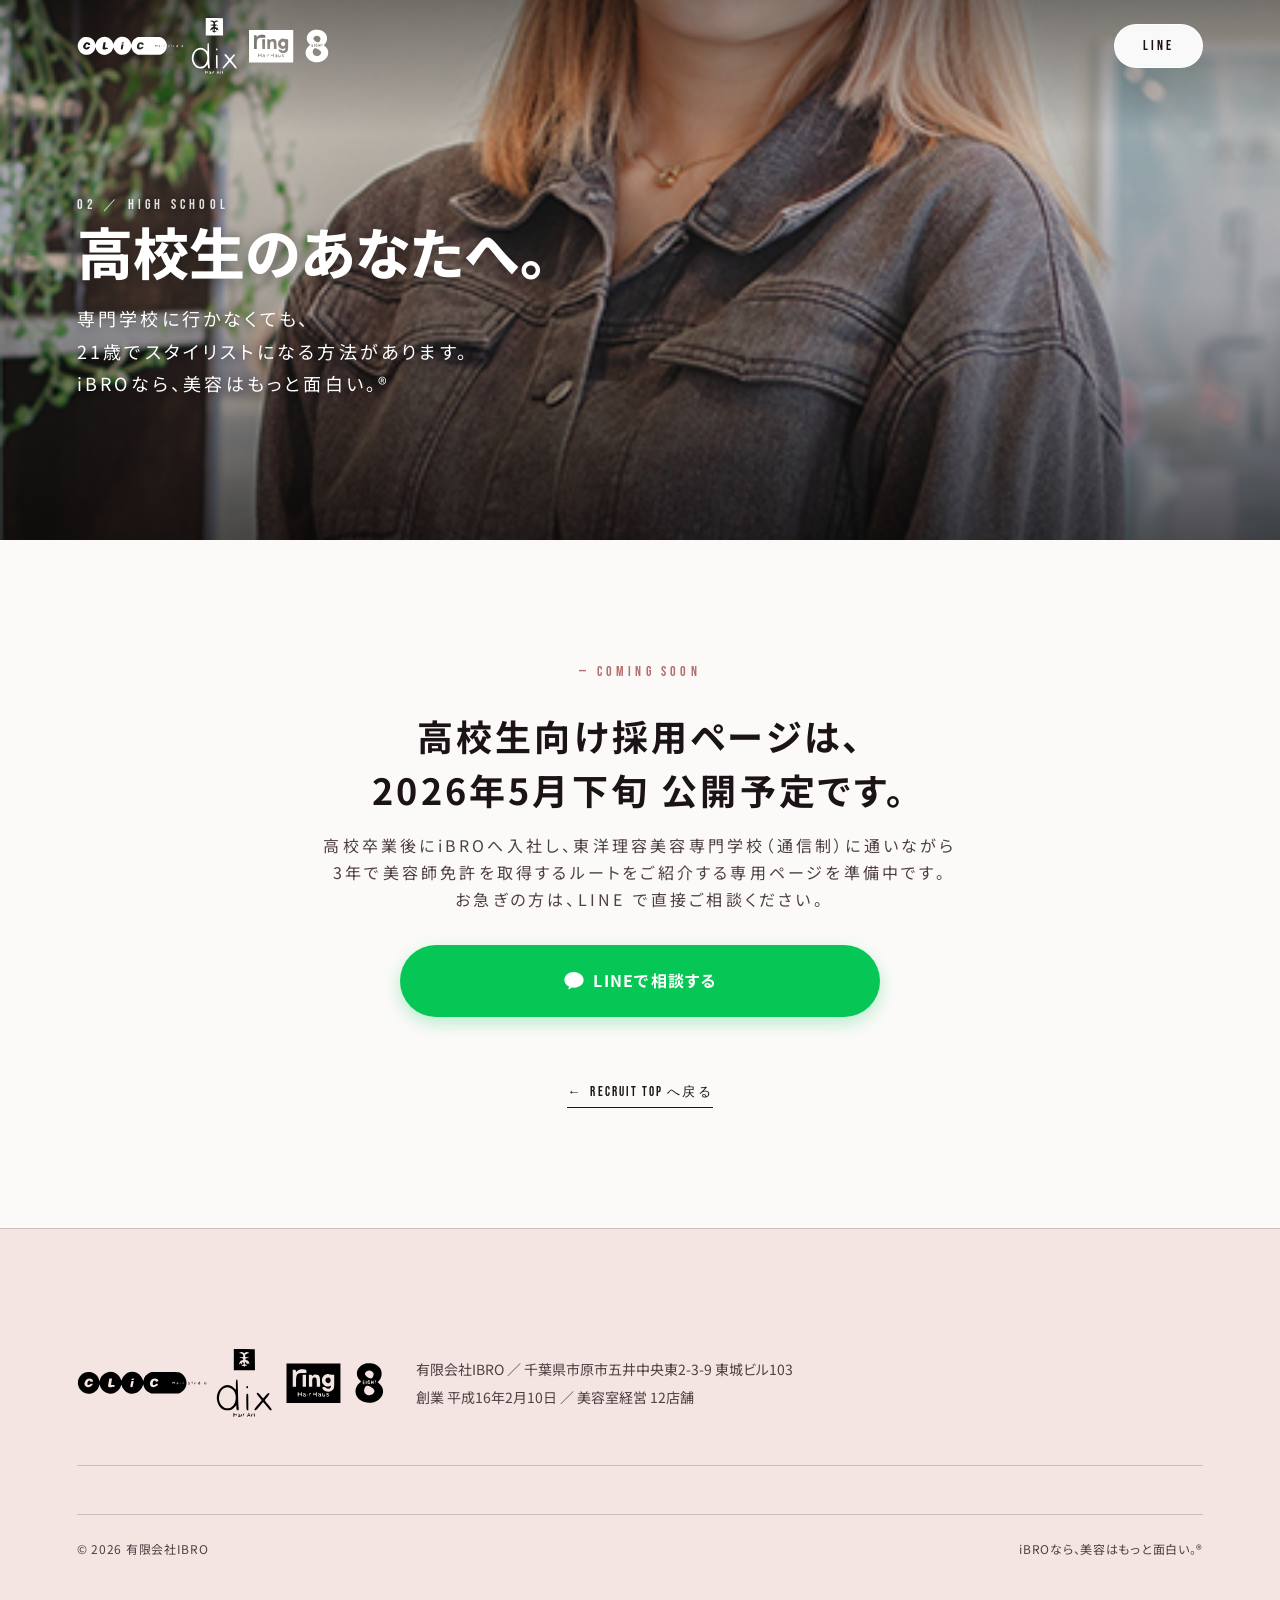
==== highschool/index.html @ 27a206c5 "Initial: iBRO recruit site preview (5/8 launch)" ====
<!doctype html>
<html lang="ja">
<head>
<meta charset="utf-8">
<meta name="viewport" content="width=device-width, initial-scale=1, viewport-fit=cover">
<title>高校生のあなたへ｜iBRO 採用 2027</title>
<meta name="description" content="高校卒業後にiBROへ入社し、東洋理容美容専門学校（通信制）に通いながら3年で美容師免許を取得。21歳でスタイリストデビューが可能です。">
<meta name="robots" content="noindex,nofollow">
<meta property="og:type" content="website">
<meta property="og:title" content="高校生のあなたへ｜iBRO 採用 2027">
<meta property="og:description" content="iBROなら、美容はもっと面白い。® 高校生向け 採用ページは2026年5月下旬公開予定。">
<link rel="preconnect" href="https://fonts.googleapis.com">
<link rel="preconnect" href="https://fonts.gstatic.com" crossorigin>
<link rel="stylesheet" href="https://fonts.googleapis.com/css2?family=Bebas+Neue&family=Cormorant+Garamond:ital,wght@1,300&family=Noto+Sans+JP:wght@300;400;500;700;800&display=swap">
<link rel="stylesheet" href="../assets/css/main.css">
</head>
<body>

<header class="site-header">
  <a href="../" class="site-header__logo" aria-label="iBRO GROUP RECRUIT">
    <img src="../assets/img/logo01_all.svg" alt="iBRO GROUP">
  </a>
  <a href="https://lin.ee/tEnbUk7" target="_blank" rel="noopener" class="site-header__cta">LINE</a>
</header>

<section class="ph-hero">
  <div class="ph-hero__bg" style="background-image:url('../assets/img/staff-08.jpg');"></div>
  <div class="ph-hero__content">
    <span class="ph-hero__label">02 ／ HIGH SCHOOL</span>
    <h1 class="ph-hero__title">高校生のあなたへ。</h1>
    <p class="ph-hero__line">専門学校に行かなくても、21歳でスタイリストになる方法があります。<br>iBROなら、美容はもっと面白い。®</p>
  </div>
</section>

<section class="ph-body">
  <div class="ph-body__label">— COMING SOON</div>
  <h2 class="ph-body__title">高校生向け採用ページは、<br>2026年5月下旬 公開予定です。</h2>
  <p class="ph-body__line">
    高校卒業後にiBROへ入社し、東洋理容美容専門学校（通信制）に通いながら<br>
    3年で美容師免許を取得するルートをご紹介する専用ページを準備中です。<br>
    お急ぎの方は、LINE で直接ご相談ください。
  </p>
  <div class="cta-stack" style="margin:32px auto 0;">
    <a class="btn btn--line btn--lg btn--block" href="https://lin.ee/tEnbUk7" target="_blank" rel="noopener">LINEで相談する</a>
  </div>
  <a href="../" class="ph-back">RECRUIT TOP へ戻る</a>
</section>

<footer class="footer">
  <div class="footer__head">
    <div class="footer__brand"><img src="../assets/img/logo01_all.svg" alt="iBRO GROUP"></div>
    <div class="footer__copy">有限会社IBRO ／ 千葉県市原市五井中央東2-3-9 東城ビル103<br>創業 平成16年2月10日 ／ 美容室経営 12店舗</div>
  </div>
  <div class="footer__bottom">
    <span>© 2026 有限会社IBRO</span>
    <span>iBROなら、美容はもっと面白い。®</span>
  </div>
</footer>

<a class="floating-cta btn btn--line btn--block" href="https://lin.ee/tEnbUk7" target="_blank" rel="noopener">LINEで相談する</a>
<script src="../assets/js/main.js" defer></script>
</body>
</html>
---- assets/css/main.css ----
/* =========================================================
   iBRO recruit.ibro.jp — Global Stylesheet
   v1.0 — 2026-05-06 (LIM)
   Design ref: piif.ac.jp / iBRO 採用パンフレット 2026
   ========================================================= */

/* -----------------------------------------------------------
   1. Reset & Base
   ----------------------------------------------------------- */
*, *::before, *::after { box-sizing: border-box; margin: 0; padding: 0; }
html { scroll-behavior: smooth; -webkit-text-size-adjust: 100%; }
body {
  font-family: "Noto Sans JP", "Hiragino Kaku Gothic ProN", "Yu Gothic", sans-serif;
  font-weight: 400;
  color: var(--ink);
  background: var(--bg);
  line-height: 1.7;
  letter-spacing: 0.2em;
  font-feature-settings: "palt";
  overflow-x: hidden;
}
/* Tighter spacing for UI components where 0.2em letter-spacing breaks layout. */
.site-header__cta,
.btn,
.card__title,
.card__line,
.card__label,
.card__cta,
.entry-numbers__value,
.entry-numbers__label,
.numbers__title,
.numbers__lead,
.num-item__value,
.num-item__label,
.num-item__unit,
.marquee__item,
.story-title,
.hero__title,
.ph-hero__title,
.final-cta__title,
.section__title,
.timeline__when,
.timeline__what,
.req-table__key,
.req-table__val,
.faq__q,
.faq__a,
.benefit__title,
.benefit__amount,
.benefit__desc,
.image-placeholder__title,
.image-placeholder__desc,
.academy-feature__title,
.academy-feature__desc,
.timeline-aside__title,
.timeline-aside__body,
.video-frame__caption,
.footer__copy,
.footer__col h4,
.footer__col li,
.footer__bottom {
  letter-spacing: normal;
}
img, video { max-width: 100%; height: auto; display: block; }
a { color: inherit; text-decoration: none; transition: opacity 0.3s ease; }
a:hover { opacity: 0.7; }
button { font: inherit; cursor: pointer; border: none; background: none; }
ul { list-style: none; }
:focus-visible { outline: 2px solid var(--sky-d); outline-offset: 4px; }

/* -----------------------------------------------------------
   2. Design Tokens
   ----------------------------------------------------------- */
:root {
  /* Colors — Palette 10-I  Shell Pink  */
  --bg:        #FCFAF9;          /* base warm-white */
  --bg-cream:  #F4E4E2;          /* shell pink band */
  --bg-sky:    #ECCFCC;          /* deeper shell band */
  --ink:       #1B1316;          /* warm near-black */
  --ink-2:     #4F4044;          /* sub text */
  --ink-3:     #998A8C;          /* caption/label (raised contrast) */
  --sky:       #D89996;          /* accent pink (was sky) */
  --sky-d:     #B36F6C;          /* accent pink dark (was sky-d) */
  --gold:      #B49680;          /* warm beige-gold for numbers */
  --line:      #06C755;          /* LINE brand green */
  --line-d:    #05A648;
  --rule:      rgba(27, 19, 22, 0.18);

  /* Typography */
  --fs-display-xl: clamp(72px, 16vw, 200px);
  --fs-display-lg: clamp(48px, 10vw, 120px);
  --fs-headline-md: clamp(28px, 6vw, 60px);
  --fs-headline-sm: clamp(20px, 4vw, 32px);
  --fs-body: clamp(15px, 1.6vw, 16px);
  --fs-label: clamp(10px, 1vw, 12px);

  --ff-en-bold: "Bebas Neue", sans-serif;
  --ff-en-italic: "Cormorant Garamond", serif;

  /* Spacing */
  --side-pad: clamp(20px, 6vw, 120px);
  --section-py: clamp(36px, 5vw, 80px);
  --text-max: 680px;
}

/* -----------------------------------------------------------
   3. Utility Layouts
   ----------------------------------------------------------- */
.section {
  padding: var(--section-py) var(--side-pad);
  position: relative;
}
.section--full {
  padding: var(--section-py) 0;
}
.section--cream { background: var(--bg-cream); }
.section--sky { background: var(--bg-sky); }
.section--ink {
  background: var(--ink);
  color: var(--bg);
}
.section--ink .section__label,
.section--ink .section__num { color: var(--bg); border-color: rgba(255,255,255,0.4); }

.text-block {
  max-width: var(--text-max);
}
.text-block--right { margin-left: auto; }

.section__head {
  display: flex;
  align-items: center;
  gap: 16px;
  margin-bottom: clamp(24px, 4vw, 48px);
}
.section__num {
  font-family: var(--ff-en-bold);
  font-size: 14px;
  letter-spacing: 0.18em;
  color: var(--sky-d);
}
.section__rule {
  flex: 1;
  height: 1px;
  background: var(--rule);
}
.section__label {
  font-family: var(--ff-en-italic);
  font-style: italic;
  font-weight: 300;
  font-size: 13px;
  color: var(--ink-2);
  letter-spacing: 0.12em;
}

.h-display {
  font-family: "Noto Sans JP", sans-serif;
  font-weight: 800;
  font-size: var(--fs-display-lg);
  line-height: 1.08;
  letter-spacing: -0.01em;
}
.h-headline {
  font-family: "Noto Sans JP", sans-serif;
  font-weight: 700;
  font-size: var(--fs-headline-md);
  line-height: 1.25;
  letter-spacing: 0;
}
.h-sub {
  font-family: "Noto Sans JP", sans-serif;
  font-weight: 500;
  font-size: var(--fs-headline-sm);
  line-height: 1.5;
}
.eyebrow {
  font-family: var(--ff-en-italic);
  font-style: italic;
  font-weight: 300;
  font-size: 14px;
  color: var(--ink-3);
  letter-spacing: 0.06em;
  display: block;
  margin-bottom: 12px;
}

p.lead {
  font-size: clamp(16px, 1.8vw, 19px);
  line-height: 2;
  color: var(--ink-2);
}
p { color: var(--ink-2); }
.muted { color: var(--ink-2); font-size: 14px; }
.highlight {
  color: var(--ink);
  font-weight: 800;
  background: linear-gradient(transparent 65%, rgba(216,153,150,0.32) 65%);
  padding: 0 2px;
}

/* -----------------------------------------------------------
   4. Header / Nav  (fixed + scroll-aware light/dark mode)
   ----------------------------------------------------------- */
.site-header {
  position: fixed;
  top: 0; left: 0; right: 0;
  z-index: 100;
  display: flex;
  justify-content: space-between;
  align-items: center;
  padding: 14px var(--side-pad);
  color: #fff;
  transition: background-color .35s ease, color .35s ease, box-shadow .35s ease, padding .35s ease;
  background: transparent;
  min-height: 60px;
}
/* Light mode: applied when overlapping a light section (auto via JS) */
.site-header.is-light {
  background: rgba(250,250,248,0.92);
  color: var(--ink);
  backdrop-filter: saturate(140%) blur(8px);
  -webkit-backdrop-filter: saturate(140%) blur(8px);
  box-shadow: 0 1px 0 rgba(26,17,8,0.06);
}
/* Manual fallback for static placeholders (when no JS or no hero) */
.site-header--static {
  position: static;
  background: var(--bg);
  color: var(--ink);
  border-bottom: 1px solid var(--rule);
}

.site-header__logo {
  display: inline-flex;
  align-items: center;
  height: 46px;
  min-height: 48px;       /* tap target */
  padding: 3px 0;
}
.site-header__logo img {
  height: 46px;
  width: auto;
  display: block;
  transition: filter .35s ease;
  /* on dark mode (default) the official-black SVG must be inverted to white */
  filter: brightness(0) invert(1);
}
.site-header.is-light .site-header__logo img,
.site-header--static .site-header__logo img {
  filter: none;
}
@media (min-width: 600px) {
  .site-header__logo { height: 56px; }
  .site-header__logo img { height: 56px; }
  .site-header { padding: 18px var(--side-pad); }
}
.site-header__cta {
  font-family: var(--ff-en-bold);
  font-size: 13px;
  letter-spacing: 0.22em;
  padding: 0 22px;
  height: 40px;
  line-height: 1;
  min-height: 44px;       /* tap target */
  border-radius: 100px;
  display: inline-flex;
  align-items: center;
  justify-content: center;
  white-space: nowrap;
  font-weight: 400;
  /* Dark-mode default: solid pill that reads on photos */
  background: rgba(255,255,255,0.95);
  color: var(--ink);
  border: 1px solid rgba(255,255,255,0.95);
  transition: background-color .25s ease, color .25s ease, border-color .25s ease, transform .25s ease;
}
.site-header__cta:hover {
  background: var(--ink);
  color: #fff;
  border-color: var(--ink);
  opacity: 1;
}
.site-header.is-light .site-header__cta,
.site-header--static .site-header__cta {
  background: var(--ink);
  color: #fff;
  border-color: var(--ink);
}
.site-header.is-light .site-header__cta:hover,
.site-header--static .site-header__cta:hover {
  background: var(--sky-d);
  border-color: var(--sky-d);
}
@media (min-width: 600px) {
  .site-header__cta { font-size: 14px; padding: 0 28px; height: 44px; }
}

/* Anchor scroll-margin so #id targets land below fixed header */
[id] { scroll-margin-top: 80px; }

/* prevent first-section content from sliding under fixed header on hero-less pages */
body { padding-top: 0; }
.body--has-static-header { padding-top: 0; }

/* -----------------------------------------------------------
   5. HERO (Pattern A — full bleed)
   ----------------------------------------------------------- */
.hero {
  position: relative;
  height: 92svh;
  min-height: 580px;
  width: 100%;
  overflow: hidden;
  color: #fff;
  display: flex;
  align-items: flex-end;
}
@supports not (height: 100svh) {
  .hero { height: 92vh; }
}
.hero__bg {
  position: absolute;
  inset: 0;
  background-size: cover;
  background-position: center;
  animation: heroZoom 9s ease-out forwards;
}
.hero__bg::after {
  content: "";
  position: absolute; inset: 0;
  /* layered gradient: top dim for header readability, bottom heavily darker for sub readability */
  background:
    linear-gradient(180deg,
      rgba(0,0,0,0.55) 0%,
      rgba(0,0,0,0.18) 18%,
      rgba(0,0,0,0.22) 38%,
      rgba(0,0,0,0.55) 65%,
      rgba(0,0,0,0.85) 100%);
}
@keyframes heroZoom {
  from { transform: scale(1.06); }
  to   { transform: scale(1); }
}
.hero__content {
  position: relative;
  z-index: 2;
  width: 100%;
  padding: var(--side-pad);
  padding-bottom: clamp(40px, 6vw, 80px);
  max-width: 1100px;
}
.hero__title {
  font-size: clamp(40px, 9vw, 96px);
  font-weight: 800;
  line-height: 1.12;
  letter-spacing: -0.015em;
  text-shadow:
    0 2px 4px rgba(0,0,0,0.45),
    0 4px 24px rgba(0,0,0,0.55);
}
.hero__title .line { display: block; opacity: 0; transform: translateY(28px); animation: heroLine .85s cubic-bezier(.2,.7,.2,1) forwards; }
.hero__title .line:nth-child(1) { animation-delay: 0.45s; }
.hero__title .line:nth-child(2) { animation-delay: 0.6s; }
.hero__title .line:nth-child(3) { animation-delay: 0.75s; }
@keyframes heroLine { to { opacity: 1; transform: none; } }

.hero__title .reg {
  font-size: 0.4em;
  vertical-align: super;
  font-weight: 500;
  margin-left: 4px;
  letter-spacing: 0;
  opacity: 0.9;
}
.hero__sub {
  margin-top: clamp(20px, 3vw, 32px);
  font-size: clamp(15px, 1.8vw, 20px);
  font-weight: 700;
  line-height: 1.8;
  letter-spacing: 0.06em;
  color: #FFF8E7;
  text-shadow:
    0 0 6px rgba(0,0,0,0.85),
    0 2px 4px rgba(0,0,0,0.9),
    0 4px 24px rgba(0,0,0,0.75);
  max-width: 640px;
}
.hero__sub-en {
  display: block;
  font-family: "Noto Sans JP", "Hiragino Kaku Gothic ProN", sans-serif;
  font-style: normal;
  font-weight: 500;
  font-size: 0.9em;
  margin-top: 10px;
  opacity: 1;
  color: #fff;
  letter-spacing: 0.08em;
  text-shadow:
    0 1px 2px rgba(0,0,0,0.6),
    0 2px 14px rgba(0,0,0,0.7);
}
.hero__label {
  position: absolute;
  top: clamp(96px, 12vw, 140px);
  left: var(--side-pad);
  font-family: var(--ff-en-bold);
  font-size: clamp(16px, 2.2vw, 24px);
  letter-spacing: 0.3em;
  color: #fff;
  text-shadow: 0 1px 6px rgba(0,0,0,0.55);
  z-index: 3;
}
.hero__scroll {
  position: absolute;
  bottom: 20px;
  left: 50%;
  transform: translateX(-50%);
  font-family: var(--ff-en-bold);
  font-size: 10px;
  letter-spacing: 0.3em;
  opacity: 0.95;
  color: #fff;
  text-shadow: 0 1px 6px rgba(0,0,0,0.5);
  z-index: 3;
}
.hero__scroll::after {
  content: "";
  display: block;
  width: 1px;
  height: 38px;
  background: currentColor;
  margin: 8px auto 0;
  animation: scrollPulse 2s ease-in-out infinite;
}
@keyframes scrollPulse { 0%,100%{opacity:.3} 50%{opacity:1} }

/* (note: hero gradient is consolidated above) */

/* -----------------------------------------------------------
   6. BIG STATEMENT
   ----------------------------------------------------------- */
.bigstmt__title {
  font-size: var(--fs-display-lg);
  font-weight: 800;
  line-height: 1.1;
  letter-spacing: -0.01em;
  margin-bottom: 40px;
}
.bigstmt__body {
  font-size: clamp(15px, 1.6vw, 18px);
  line-height: 2.2;
  color: var(--ink-2);
  max-width: 600px;
}

/* -----------------------------------------------------------
   7. Pattern B — Photo-Left + Text-Overlap
   ----------------------------------------------------------- */
.pattern-b {
  display: grid;
  grid-template-columns: 1fr;
  gap: 0;
  position: relative;
}
.pattern-b__photo {
  width: 100%;
  aspect-ratio: 4 / 3;
  background-size: cover;
  background-position: center;
}
.pattern-b__text {
  background: var(--bg);
  padding: clamp(32px, 5vw, 56px);
}
@media (min-width: 900px) {
  .pattern-b {
    grid-template-columns: 65% 40%;
    align-items: center;
  }
  .pattern-b__photo {
    aspect-ratio: 5 / 4;
    margin-left: calc(var(--side-pad) * -1);
    width: calc(100% + var(--side-pad));
  }
  .pattern-b__text {
    margin-left: -10%;
    padding: clamp(48px, 5vw, 72px);
    box-shadow: -2px 4px 32px rgba(26,17,8,0.06);
    z-index: 2;
  }
}

/* -----------------------------------------------------------
   8. Pattern C — Wide Banner + Big Text
   ----------------------------------------------------------- */
.pattern-c__banner {
  width: 100vw;
  margin-left: calc(var(--side-pad) * -1);
  margin-right: calc(var(--side-pad) * -1);
  height: 38vh;
  min-height: 240px;
  background-size: cover;
  background-position: center;
}
.pattern-c__body {
  padding-top: clamp(48px, 6vw, 80px);
  display: grid;
  grid-template-columns: 1fr;
  gap: 24px;
  align-items: end;
}
.pattern-c__num {
  font-family: var(--ff-en-bold);
  font-size: clamp(96px, 18vw, 220px);
  line-height: 0.9;
  color: var(--gold);
  letter-spacing: -0.02em;
}
@media (min-width: 900px) {
  .pattern-c__body {
    grid-template-columns: 1fr auto;
  }
}

/* -----------------------------------------------------------
   9. Pattern D — Big Text + Right Offset Photo
   ----------------------------------------------------------- */
.pattern-d {
  display: grid;
  grid-template-columns: 1fr;
  gap: 32px;
  align-items: start;
}
.pattern-d__photo {
  aspect-ratio: 4 / 5;
  background-size: cover;
  background-position: center;
}
@media (min-width: 900px) {
  .pattern-d {
    grid-template-columns: 55% 40%;
    gap: 5%;
  }
  .pattern-d__photo {
    margin-top: 60px;
  }
}

/* -----------------------------------------------------------
   10. Pattern E — Mosaic
   ----------------------------------------------------------- */
.pattern-e {
  display: grid;
  grid-template-columns: 1fr;
  gap: 16px;
  margin-bottom: clamp(48px, 8vw, 96px);
}
.pattern-e__lg {
  aspect-ratio: 4 / 5;
  background-size: cover;
  background-position: center;
}
.pattern-e__sm {
  aspect-ratio: 4 / 5;
  background-size: cover;
  background-position: center;
}
.pattern-e__quote {
  padding: 24px 0;
}
.pattern-e__quote .h-headline {
  font-size: clamp(20px, 2.4vw, 28px);
  line-height: 1.6;
}
.pattern-e__meta {
  font-family: var(--ff-en-bold);
  font-size: 13px;
  letter-spacing: 0.18em;
  color: var(--sky-d);
  margin-bottom: 12px;
}
@media (min-width: 900px) {
  .pattern-e {
    grid-template-columns: 1fr 1fr 1fr;
    gap: 40px;
    align-items: end;
  }
  .pattern-e__lg { grid-column: 1; aspect-ratio: 3 / 4; }
  .pattern-e__sm { grid-column: 2; aspect-ratio: 3 / 4; transform: translateY(40px); }
  .pattern-e__quote { grid-column: 3; }
}
.pattern-e--reverse .pattern-e__lg { grid-column: 3; }
.pattern-e--reverse .pattern-e__sm { grid-column: 2; }
.pattern-e--reverse .pattern-e__quote { grid-column: 1; }

/* -----------------------------------------------------------
   11. NUMBERS — Dark / count-up
   ----------------------------------------------------------- */
.numbers__title {
  font-size: var(--fs-display-lg);
  font-weight: 800;
  line-height: 1.1;
  margin-bottom: 24px;
}
.numbers__lead {
  font-size: clamp(15px, 1.4vw, 18px);
  color: rgba(255,255,255,0.88);
  margin-bottom: clamp(48px, 6vw, 80px);
  max-width: 580px;
  line-height: 1.9;
}
.numbers__grid {
  display: grid;
  grid-template-columns: 1fr;
  gap: 56px 32px;
}
.num-item__value {
  font-family: var(--ff-en-bold);
  font-size: clamp(64px, 9vw, 132px);
  line-height: 0.9;
  color: var(--gold);
  letter-spacing: -0.02em;
  display: flex;
  align-items: baseline;
  gap: 8px;
}
.num-item__unit {
  font-family: "Noto Sans JP";
  font-size: clamp(16px, 1.4vw, 20px);
  font-weight: 500;
  color: #fff;
  letter-spacing: 0.1em;
}
.num-item__label {
  font-size: 14px;
  color: rgba(255,255,255,0.86);
  margin-top: 10px;
  letter-spacing: 0.04em;
  line-height: 1.6;
}
@media (min-width: 600px) {
  .numbers__grid { grid-template-columns: 1fr 1fr; }
}
@media (min-width: 900px) {
  .numbers__grid { grid-template-columns: repeat(3, 1fr); }
}

/* -----------------------------------------------------------
   12. SCHEDULE — editorial timeline
   ----------------------------------------------------------- */
/* Wrapper that puts timeline left + supporting panel right on PC */
.timeline-wrap {
  margin-top: clamp(40px, 6vw, 64px);
  display: grid;
  grid-template-columns: 1fr;
  gap: clamp(40px, 6vw, 80px);
  align-items: start;
}
@media (min-width: 1000px) {
  .timeline-wrap { grid-template-columns: minmax(0, 1.1fr) minmax(0, 1fr); }
}
.timeline-aside {
  position: relative;
  background: var(--bg);
  border: 1px solid var(--rule);
  border-radius: 4px;
  padding: clamp(28px, 4vw, 48px);
}
.timeline-aside__eyebrow {
  font-family: var(--ff-en-bold);
  font-size: 12px;
  letter-spacing: 0.32em;
  color: var(--sky-d);
  margin-bottom: 16px;
}
.timeline-aside__title {
  font-size: clamp(18px, 2.4vw, 24px);
  font-weight: 700;
  line-height: 1.6;
  margin-bottom: 16px;
  color: var(--ink);
  text-wrap: balance;
}
.timeline-aside__body {
  font-size: clamp(14px, 1.4vw, 16px);
  line-height: 1.9;
  color: var(--ink-2);
}
.timeline-aside__divider {
  height: 1px;
  background: var(--rule);
  margin: clamp(20px, 3vw, 32px) 0;
}

.timeline {
  margin-top: 0;
  padding-left: 24px;
  position: relative;
}
.timeline::before {
  content: "";
  position: absolute;
  left: 0; top: 12px; bottom: 12px;
  width: 1px;
  background: var(--rule);
}
.timeline__row {
  display: grid;
  grid-template-columns: 100px 1fr;
  gap: 28px;
  padding: 18px 0;
  position: relative;
}
@media (max-width: 599px) {
  .timeline__row { grid-template-columns: 90px 1fr; gap: 20px; }
}
.timeline__row::before {
  content: "";
  position: absolute;
  left: -28px;
  top: 28px;
  width: 8px; height: 8px;
  background: var(--ink);
  border-radius: 50%;
}
.timeline__row--star::before {
  background: var(--gold);
  width: 14px; height: 14px;
  left: -31px;
  top: 25px;
  box-shadow: 0 0 0 6px rgba(196,150,40,0.18);
}
.timeline__when {
  font-family: var(--ff-en-bold);
  font-size: 18px;
  letter-spacing: 0.04em;
  color: var(--sky-d);
  white-space: nowrap;
}
.timeline__row--star .timeline__when { color: var(--gold); font-size: 22px; }
.timeline__what { font-size: 16px; line-height: 1.7; }
.timeline__row--star .timeline__what { font-weight: 700; font-size: 18px; }

/* -----------------------------------------------------------
   13. BENEFITS — irregular grid
   ----------------------------------------------------------- */
.benefits {
  display: grid;
  grid-template-columns: 1fr;
  gap: 12px;
  margin-top: clamp(28px, 4vw, 44px);
}
.benefit {
  display: flex;
  flex-direction: column;
  background: var(--bg);
  padding: clamp(24px, 3vw, 36px);
  border-radius: 4px;
  border: 1px solid var(--rule);
  position: relative;
}
/* Mobile: icon left, text right (all cards have icons now). */
@media (max-width: 599px) {
  .benefit {
    display: grid !important;
    grid-template-columns: 56px 1fr;
    column-gap: 16px;
    row-gap: 4px;
    align-items: start;
    padding: 18px 20px;
  }
  .benefit__icon {
    grid-row: 1 / -1;
    grid-column: 1;
    margin: 0 !important;
    width: 48px !important;
    height: 48px !important;
    align-self: start;
  }
  .benefit__head,
  .benefit__title,
  .benefit__desc {
    grid-column: 2;
  }
}
.benefit__icon {
  width: clamp(48px, 5vw, 64px);
  height: clamp(48px, 5vw, 64px);
  display: block;
  margin: 0 0 clamp(14px, 2vw, 20px);
  object-fit: contain;
  flex-shrink: 0;
}
.benefit__head {
  font-family: var(--ff-en-bold);
  font-size: 13px;
  letter-spacing: 0.16em;
  color: var(--sky-d);
  margin-bottom: 8px;
}
.benefit__title {
  font-weight: 700;
  font-size: clamp(18px, 2vw, 22px);
  line-height: 1.4;
  margin-bottom: 8px;
}
.benefit__amount {
  font-family: var(--ff-en-bold);
  font-size: clamp(26px, 4vw, 40px);
  color: var(--gold);
  margin-right: 4px;
}
.benefit__desc { color: var(--ink-2); font-size: 14px; }
@media (min-width: 600px) {
  .benefits { grid-template-columns: repeat(2, 1fr); gap: 14px; }
}
@media (min-width: 900px) {
  .benefits { grid-template-columns: repeat(3, 1fr); gap: 16px; }
}

/* -----------------------------------------------------------
   14. REQUIREMENTS — clean table
   ----------------------------------------------------------- */
.req-table {
  margin-top: clamp(40px, 6vw, 64px);
  border-top: 1px solid var(--rule);
}
.req-table__row {
  display: grid;
  grid-template-columns: 1fr;
  gap: 8px;
  padding: 20px 0;
  border-bottom: 1px solid var(--rule);
}
.req-table__key {
  font-weight: 700;
  font-size: 14px;
  color: var(--ink);
  letter-spacing: 0.08em;
}
.req-table__val {
  font-size: 15px;
  color: var(--ink-2);
  line-height: 1.8;
}
@media (min-width: 600px) {
  .req-table__row { grid-template-columns: 200px 1fr; gap: 32px; align-items: start; }
}

/* -----------------------------------------------------------
   15. FAQ
   ----------------------------------------------------------- */
.faq {
  margin-top: clamp(40px, 6vw, 64px);
  border-top: 1px solid var(--rule);
}
.faq__item {
  border-bottom: 1px solid var(--rule);
}
.faq__q {
  display: flex;
  justify-content: space-between;
  align-items: center;
  width: 100%;
  text-align: left;
  padding: 24px 0;
  font-size: clamp(15px, 1.6vw, 17px);
  font-weight: 700;
  line-height: 1.5;
  cursor: pointer;
  transition: color 0.3s ease;
}
.faq__q:hover { color: var(--sky-d); }
.faq__q::after {
  content: "+";
  font-family: var(--ff-en-bold);
  font-size: 28px;
  color: var(--sky-d);
  transition: transform 0.3s ease;
  margin-left: 16px;
  flex-shrink: 0;
}
.faq__item.is-open .faq__q::after { content: "−"; }
.faq__a {
  display: none;
  padding: 0 0 24px;
  color: var(--ink-2);
  font-size: 15px;
  line-height: 1.9;
  max-width: 720px;
}
.faq__item.is-open .faq__a { display: block; }

/* -----------------------------------------------------------
   16. FINAL CTA
   ----------------------------------------------------------- */
.final-cta {
  text-align: center;
  padding: clamp(40px, 6vw, 88px) var(--side-pad);
}
.final-cta__title {
  font-size: clamp(40px, 9vw, 100px);
  font-weight: 800;
  line-height: 1.15;
  margin-bottom: 24px;
}
.final-cta__sub {
  font-size: clamp(16px, 1.8vw, 20px);
  color: var(--ink-2);
  margin-bottom: clamp(40px, 6vw, 64px);
}
.cta-stack {
  display: flex;
  flex-direction: column;
  gap: 16px;
  max-width: 480px;
  margin: 0 auto;
}
.cta-stack__row {
  display: flex;
  flex-direction: column;
  gap: 12px;
  margin-top: 8px;
}
@media (min-width: 600px) {
  .cta-stack__row {
    display: grid;
    grid-template-columns: 1fr 1fr;
    gap: 16px;
  }
}

/* -----------------------------------------------------------
   17. Buttons
   ----------------------------------------------------------- */
.btn {
  display: inline-flex;
  align-items: center;
  justify-content: center;
  gap: 8px;
  padding: 18px 32px;
  border-radius: 100px;
  font-weight: 700;
  letter-spacing: 0.08em;
  font-size: 15px;
  transition: transform .3s, opacity .3s, box-shadow .3s;
}
.btn:hover { transform: translateY(-1px); opacity: 1; }
.btn--line {
  background: var(--line);
  color: #fff;
  box-shadow: 0 6px 18px rgba(6,199,85,0.28);
}
.btn--line:hover { background: var(--line-d); box-shadow: 0 10px 28px rgba(6,199,85,0.4); }
.btn--line::before {
  content: "";
  width: 22px; height: 22px;
  background: url('data:image/svg+xml;utf8,<svg xmlns="http://www.w3.org/2000/svg" viewBox="0 0 32 32" fill="white"><path d="M16 3C8.27 3 2 8.13 2 14.5c0 4.06 2.7 7.62 6.74 9.6l-.91 3.4c-.13.49.36.88.79.62L13.4 25.5c.85.12 1.72.2 2.6.2 7.73 0 14-5.13 14-11.2S23.73 3 16 3z"/></svg>') center/contain no-repeat;
}
.btn--ghost {
  background: transparent;
  color: var(--ink);
  border: 1px solid var(--ink);
}
.btn--ghost:hover { background: var(--ink); color: var(--bg); }
.btn--gold {
  background: var(--ink);
  color: var(--bg);
}
.btn--lg { padding: 22px 40px; font-size: 16px; }
.btn--block { width: 100%; }

/* -----------------------------------------------------------
   18. Floating LINE CTA (mobile-first, all pages)
   ----------------------------------------------------------- */
.floating-cta {
  position: fixed;
  left: 16px;
  right: 16px;
  bottom: max(16px, env(safe-area-inset-bottom, 16px));
  z-index: 100;
  margin: 0 auto;
  width: auto;
  max-width: min(420px, calc(100vw - 32px));
  box-sizing: border-box;
  opacity: 0;
  transform: translateY(20px);
  transition: opacity .4s, transform .4s;
  pointer-events: none;
}
.floating-cta.is-visible {
  opacity: 1;
  transform: translateY(0);
  pointer-events: auto;
}
.floating-cta.is-hidden-by-footer {
  opacity: 0 !important;
  transform: translateY(20px) !important;
  pointer-events: none !important;
}
@media (min-width: 900px) {
  .floating-cta { display: none; }
}
/* Reserve breathing room at the bottom of the page so footer copyright
   isn't covered by the floating CTA (mobile only). */
@media (max-width: 899px) {
  .footer { padding-bottom: clamp(96px, 22vw, 140px); }
}

/* -----------------------------------------------------------
   19. Entry Page (Hub) — 5 Cards
   ----------------------------------------------------------- */
.entry-numbers {
  display: grid;
  grid-template-columns: 1fr;
  gap: 0;
  border-top: 1px solid var(--rule);
  border-bottom: 1px solid var(--rule);
  padding: clamp(48px, 8vw, 80px) var(--side-pad);
  text-align: center;
}
.entry-numbers__item { padding: 24px; }
.entry-numbers__item + .entry-numbers__item { border-top: 1px solid var(--rule); }
.entry-numbers__value {
  font-family: var(--ff-en-bold);
  font-size: clamp(48px, 10vw, 96px);
  color: var(--gold);
  line-height: 0.9;
}
.entry-numbers__label {
  font-size: 13px;
  color: var(--ink-2);
  margin-top: 12px;
  letter-spacing: 0.1em;
}
@media (min-width: 600px) {
  .entry-numbers { grid-template-columns: repeat(3, 1fr); }
  .entry-numbers__item + .entry-numbers__item { border-top: 0; border-left: 1px solid var(--rule); }
}

.cards {
  display: grid;
  grid-template-columns: 1fr;
  gap: 12px;
  padding: clamp(28px, 5vw, 56px) var(--side-pad);
}
@media (min-width: 700px) {
  .cards { grid-template-columns: repeat(2, 1fr); gap: 16px; }
  .cards .card:nth-child(5) { grid-column: 1 / -1; }
}
@media (min-width: 1100px) {
  .cards { grid-template-columns: repeat(5, 1fr); gap: 14px; }
  .cards .card { aspect-ratio: 3 / 4.4; }
  .cards .card:nth-child(1),
  .cards .card:nth-child(5) { grid-column: auto; aspect-ratio: 3 / 4.4; }
}
.card {
  position: relative;
  display: block;
  aspect-ratio: 16 / 9;
  overflow: hidden;
  background: var(--ink);
  color: #fff;
  border-radius: 4px;
  cursor: pointer;
  transition: transform .4s ease;
}
.card:hover { transform: translateY(-2px); }
.card__bg {
  position: absolute; inset: 0;
  background-size: cover;
  background-position: center;
  opacity: 0.7;
  transition: transform 1.2s ease, opacity .4s ease;
}
.card:hover .card__bg { transform: scale(1.04); opacity: 0.6; }
.card__bg::after {
  content: "";
  position: absolute; inset: 0;
  background: linear-gradient(180deg,
    rgba(0,0,0,0.35) 0%,
    rgba(0,0,0,0.15) 30%,
    rgba(0,0,0,0.55) 70%,
    rgba(0,0,0,0.85) 100%);
}
.card__inner {
  position: relative;
  z-index: 2;
  height: 100%;
  padding: clamp(20px, 3vw, 36px);
  display: flex;
  flex-direction: column;
  justify-content: space-between;
}
.card__label {
  font-family: var(--ff-en-bold);
  font-size: 13px;
  letter-spacing: 0.18em;
  color: #fff;
  opacity: 0.95;
  text-shadow: 0 1px 6px rgba(0,0,0,0.6);
}
.card__title {
  font-size: clamp(22px, 3vw, 32px);
  font-weight: 800;
  line-height: 1.3;
  margin-bottom: 8px;
  color: #fff;
  text-shadow: 0 2px 8px rgba(0,0,0,0.55);
}
.card__line {
  font-size: 14px;
  line-height: 1.7;
  color: #FFF8E7;
  opacity: 1;
  font-weight: 500;
  max-width: 320px;
  text-shadow:
    0 1px 4px rgba(0,0,0,0.7),
    0 2px 12px rgba(0,0,0,0.5);
}
.card__cta {
  display: inline-flex;
  align-items: center;
  gap: 8px;
  margin-top: 12px;
  font-family: var(--ff-en-bold);
  font-size: 12px;
  letter-spacing: 0.18em;
  border-bottom: 1px solid currentColor;
  padding-bottom: 4px;
  align-self: flex-start;
}
.card__cta::after { content: "→"; }
@media (min-width: 600px) {
  .cards { grid-template-columns: repeat(2, 1fr); gap: 20px; }
}
@media (min-width: 1100px) {
  .cards { grid-template-columns: repeat(5, 1fr); gap: 12px; }
  .card { aspect-ratio: 3 / 5; }
  .card:nth-child(odd) { transform: translateY(0); }
  .card:nth-child(even) { transform: translateY(28px); }
  .card:nth-child(odd):hover { transform: translateY(-2px); }
  .card:nth-child(even):hover { transform: translateY(26px); }
}

/* -----------------------------------------------------------
   20. Placeholder Pages
   ----------------------------------------------------------- */
.ph-hero {
  height: 60svh;
  min-height: 380px;
  position: relative;
  display: flex;
  align-items: center;
  padding: 80px var(--side-pad) 32px;  /* top space for fixed header */
  color: #fff;
  overflow: hidden;
}
@supports not (height: 100svh) {
  .ph-hero { height: 60vh; }
}
.ph-hero__bg {
  position: absolute; inset: 0;
  background-size: cover;
  background-position: center;
}
.ph-hero__bg::after {
  content: "";
  position: absolute; inset: 0;
  background:
    linear-gradient(180deg, rgba(0,0,0,0.45) 0%, rgba(0,0,0,0.10) 25%, rgba(0,0,0,0.20) 55%, rgba(0,0,0,0.65) 100%);
}
.ph-hero__content { position: relative; z-index: 2; max-width: 720px; }
.ph-hero__label {
  font-family: var(--ff-en-bold);
  font-size: 14px;
  letter-spacing: 0.3em;
  opacity: 0.85;
  margin-bottom: 16px;
}
.ph-hero__title {
  font-size: clamp(28px, 5vw, 56px);
  font-weight: 800;
  line-height: 1.25;
  margin-bottom: 16px;
  text-shadow: 0 2px 16px rgba(0,0,0,0.35);
}
.ph-hero__line {
  font-size: clamp(14px, 1.6vw, 18px);
  line-height: 1.8;
  max-width: 540px;
  color: #fff;
  text-shadow: 0 1px 10px rgba(0,0,0,0.45);
}
.ph-hero__label {
  text-shadow: 0 1px 6px rgba(0,0,0,0.55);
}
.ph-body {
  text-align: center;
  padding: clamp(64px, 10vw, 120px) var(--side-pad);
}
.ph-body__label {
  font-family: var(--ff-en-bold);
  font-size: 14px;
  letter-spacing: 0.3em;
  color: var(--sky-d);
  margin-bottom: 24px;
}
.ph-body__title {
  font-size: clamp(22px, 3.5vw, 36px);
  font-weight: 700;
  line-height: 1.5;
  margin-bottom: 16px;
}
.ph-body__line {
  color: var(--ink-2);
  margin-bottom: 32px;
}
.ph-back {
  display: inline-flex;
  align-items: center;
  gap: 8px;
  margin-top: clamp(40px, 6vw, 64px);
  font-family: var(--ff-en-bold);
  font-size: 13px;
  letter-spacing: 0.16em;
  color: var(--ink);
  border-bottom: 1px solid var(--ink);
  padding-bottom: 4px;
}
.ph-back::before { content: "←"; }

/* -----------------------------------------------------------
   21. Footer
   ----------------------------------------------------------- */
.footer {
  padding: clamp(64px, 10vw, 120px) var(--side-pad);
  background: var(--bg-cream);
  border-top: 1px solid var(--rule);
}
.footer__head {
  display: grid;
  grid-template-columns: 1fr;
  gap: 32px;
  margin-bottom: 48px;
  padding-bottom: 48px;
  border-bottom: 1px solid var(--rule);
}
@media (min-width: 600px) {
  .footer__head { grid-template-columns: auto 1fr; align-items: center; }
}
.footer__brand {
  font-family: var(--ff-en-bold);
  font-size: 28px;
  letter-spacing: 0.1em;
}
.footer__brand small { display: block; font-size: 10px; letter-spacing: 0.3em; margin-top: 4px; font-family: "Noto Sans JP"; font-weight: 500; }
.footer__copy { color: var(--ink-2); font-size: 14px; line-height: 2; }
.footer__cols {
  display: grid;
  grid-template-columns: 1fr;
  gap: 32px;
}
@media (min-width: 600px) { .footer__cols { grid-template-columns: 1fr 1fr; } }
@media (min-width: 900px) { .footer__cols { grid-template-columns: 1.2fr 1fr 1fr; } }
.footer__col h4 {
  font-family: var(--ff-en-bold);
  font-size: 13px;
  letter-spacing: 0.18em;
  color: var(--sky-d);
  margin-bottom: 16px;
}
.footer__col li { font-size: 14px; padding: 6px 0; color: var(--ink-2); }
.footer__bottom {
  margin-top: 48px;
  padding-top: 24px;
  border-top: 1px solid var(--rule);
  font-size: 12px;
  color: var(--ink-2);
  display: flex;
  flex-wrap: wrap;
  justify-content: space-between;
  gap: 12px;
  letter-spacing: 0.06em;
}
.footer__brand img {
  height: 56px;
  width: auto;
  display: block;
}
@media (min-width: 600px) {
  .footer__brand img { height: 68px; }
}

/* -----------------------------------------------------------
   22. Animations on Scroll
   ----------------------------------------------------------- */
.fade-up {
  opacity: 0;
  transform: translateY(28px);
  transition: opacity .7s cubic-bezier(.2,.7,.2,1), transform .7s cubic-bezier(.2,.7,.2,1);
}
.fade-up.is-in { opacity: 1; transform: none; }
.fade-up--delay-1 { transition-delay: 0.1s; }
.fade-up--delay-2 { transition-delay: 0.2s; }
.fade-up--delay-3 { transition-delay: 0.3s; }

/* -----------------------------------------------------------
   23. Video block — definition moved to UI gimmicks section (16:9 horizontal)
   ----------------------------------------------------------- */
.video-caption {
  text-align: center;
  margin-top: 24px;
  font-size: 14px;
  color: var(--ink-2);
  letter-spacing: 0.06em;
}

/* -----------------------------------------------------------
   24. Highlight bullets (Reasons)
   ----------------------------------------------------------- */
.bullets {
  list-style: none;
  margin: 24px 0 0;
  padding: 0;
  display: flex;
  flex-direction: column;
  gap: 12px;
}
.bullets li {
  position: relative;
  padding-left: 28px;
  color: var(--ink);
  font-size: 15px;
  line-height: 1.7;
}
.bullets li::before {
  content: "";
  position: absolute;
  left: 0; top: 12px;
  width: 16px; height: 1px;
  background: var(--gold);
}
.bullets li strong { font-weight: 700; }

/* -----------------------------------------------------------
   25. Print
   ----------------------------------------------------------- */
@media print {
  .floating-cta, .site-header__cta { display: none; }
  body { background: #fff; }
}

/* ============================================================
   STORYTELLING LP — chapter / readmore / progress bar / next-arrow
   岩田指示「タイトル+サブだけで概要OK・読みたい人だけアコーディオンで展開」
   ============================================================ */

/* ---- Story section wrapper (entry hub & subpages) ---- */
.story-section {
  padding: clamp(28px, 5vw, 64px) var(--side-pad);
}
.story-inner {
  max-width: 880px;
  margin: 0 auto;
}
/* On PC, constrain direct text children of story-section so they don't sprawl
   left while right side stays empty. The container is centered. readmore__body
   is intentionally NOT constrained — it should span full content width. */
@media (min-width: 1100px) {
  .story-section > .chapter,
  .story-section > .story-title,
  .story-section > .story-sub,
  .story-section > .readmore,
  .story-section > .next-arrow,
  .story-section > .timeline-wrap,
  .story-section > .req-table,
  .story-section > .faq,
  .story-section > .benefits,
  .story-section > .numbers__title,
  .story-section > .numbers__lead,
  .story-section > .numbers__grid,
  .section.story-section > .chapter,
  .section.story-section > .story-title,
  .section.story-section > .story-sub,
  .section.story-section > .readmore,
  .section.story-section > .next-arrow,
  .section.story-section > .timeline-wrap,
  .section.story-section > .req-table,
  .section.story-section > .faq,
  .section.story-section > .benefits {
    max-width: 1100px;
    margin-left: auto;
    margin-right: auto;
  }
}
.story-section .entry-numbers {
  margin-top: clamp(32px, 5vw, 56px);
  border-top: 1px solid var(--rule);
  border-bottom: 1px solid var(--rule);
  padding: clamp(40px, 6vw, 64px) 0;
}
.story-section .entry-numbers__value {
  font-size: clamp(40px, 7vw, 72px);
}

/* ---- Scroll progress bar (top fixed) ---- */
.scroll-progress {
  position: fixed;
  top: 0; left: 0;
  height: 2px;
  width: 0%;
  background: var(--sky-d);
  z-index: 200;
  pointer-events: none;
  transition: width 0.1s linear;
}

/* ---- Chapter / eyebrow label ---- */
.chapter {
  display: inline-flex;
  align-items: center;
  gap: 14px;
  font-family: "Bebas Neue", sans-serif;
  font-size: clamp(17px, 1.9vw, 22px);
  letter-spacing: 0.28em;
  text-transform: uppercase;
  color: var(--ink);
  font-weight: 400;
  margin-bottom: clamp(16px, 2.4vw, 24px);
  line-height: 1;
}
.chapter__num {
  font-size: clamp(13px, 1.4vw, 16px);
  letter-spacing: 0.18em;
  color: var(--ink);
  border: 1.5px solid var(--ink);
  padding: 7px 14px;
  border-radius: 100px;
  font-weight: 500;
  line-height: 1;
}
/* Dark sections: white eyebrow on ink bg */
.section--ink .chapter,
.story-section.section--ink .chapter { color: #fff; }
.section--ink .chapter__num,
.story-section.section--ink .chapter__num {
  color: #fff;
  border-color: rgba(255,255,255,0.7);
}

/* ---- Section big-title (chapter style) ---- */
.story-title {
  font-family: "Noto Sans JP", sans-serif;
  font-weight: 800;
  font-size: clamp(28px, 6vw, 64px);
  line-height: 1.2;
  letter-spacing: -0.01em;
  color: var(--ink);
  margin-bottom: clamp(14px, 2.2vw, 24px);
}
.story-sub {
  font-size: clamp(15px, 1.8vw, 19px);
  line-height: 1.9;
  color: var(--ink-2);
  max-width: 640px;
  margin-bottom: clamp(20px, 2.8vw, 32px);
}

/* ---- Read more accordion ---- */
.readmore {
  display: inline-flex;
  align-items: center;
  gap: 10px;
  background: transparent;
  border: 1px solid var(--ink);
  border-radius: 100px;
  padding: 12px 24px;
  font-family: "Noto Sans JP", sans-serif;
  font-weight: 700;
  font-size: 13px;
  letter-spacing: 0.12em;
  color: var(--ink);
  cursor: pointer;
  transition: background 0.3s ease, color 0.3s ease, transform 0.3s ease;
  min-height: 44px;
}
.readmore:hover { background: var(--ink); color: var(--bg); transform: translateY(-1px); }
.readmore::after {
  content: "▼";
  font-size: 10px;
  transition: transform 0.4s ease;
}
.readmore.is-open::after { transform: rotate(180deg); }

.readmore__body {
  max-height: 0;
  overflow: hidden;
  opacity: 0;
  margin-top: 0;
  transition: max-height 0.7s cubic-bezier(.2,.7,.2,1), opacity 0.5s ease, margin-top 0.5s ease;
}
.readmore__body.is-open {
  max-height: 4000px;
  opacity: 1;
  margin-top: clamp(28px, 4vw, 48px);
}
.readmore__body p {
  font-size: clamp(15px, 1.7vw, 17px);
  line-height: 2.1;
  color: var(--ink-2);
  margin-bottom: 1.4em;
  max-width: none;
}
.readmore__body p strong {
  color: var(--ink);
  font-weight: 700;
  background: linear-gradient(transparent 65%, rgba(216,153,150,0.32) 65%);
  padding: 0 2px;
}
.readmore__body blockquote {
  border-left: 2px solid var(--sky-d);
  padding-left: 24px;
  margin: 28px 0;
  font-size: clamp(17px, 2vw, 20px);
  line-height: 1.9;
  color: var(--ink);
  font-weight: 500;
  font-feature-settings: "palt";
  max-width: none;
}
.readmore__body blockquote cite {
  display: block;
  margin-top: 8px;
  font-style: normal;
  font-size: 12px;
  letter-spacing: 0.12em;
  color: var(--ink-3);
}

/* ---- Next-arrow (section transition) ---- */
.next-arrow {
  display: flex;
  flex-direction: column;
  align-items: center;
  margin: clamp(16px, 2.5vw, 32px) auto 0;
  opacity: 0.5;
  font-family: "Bebas Neue", sans-serif;
  font-size: 10px;
  letter-spacing: 0.32em;
  color: var(--ink-2);
}
.next-arrow::after {
  content: "";
  display: block;
  width: 1px;
  height: 20px;
  background: var(--ink-2);
  margin-top: 8px;
  animation: arrowPulse 2.4s ease-in-out infinite;
}
@keyframes arrowPulse {
  0%,100% { opacity: 0.3; transform: scaleY(1); transform-origin: top; }
  50% { opacity: 1; transform: scaleY(1); }
}

/* ============================================================
   V3 — HUMAN MADE motif overrides
   White-space-first / extreme typography contrast / full-bleed photos
   ============================================================ */
.body--v3 {
  --side-pad: clamp(24px, 8vw, 160px);
  --section-py: clamp(120px, 18vw, 240px);
  --text-max: 560px;
}
.body--v3 .section { padding: var(--section-py) var(--side-pad); }
.body--v3 .section__head { margin-bottom: clamp(40px, 6vw, 72px); }

/* Hero v3 — bigger, slower, with poetic line breaks */
.body--v3 .hero { height: 100svh; min-height: 640px; }
@supports not (height: 100svh) { .body--v3 .hero { height: 100vh; } }
.body--v3 .hero__title {
  font-size: clamp(48px, 12vw, 140px);
  line-height: 1.06;
  letter-spacing: -0.02em;
}
.body--v3 .hero__title .line { animation-duration: 1.0s; }
.body--v3 .hero__title .line:nth-child(1) { animation-delay: 0.55s; }
.body--v3 .hero__title .line:nth-child(2) { animation-delay: 0.75s; }
.body--v3 .hero__title .line:nth-child(3) { animation-delay: 0.95s; }
.body--v3 .hero__sub {
  margin-top: clamp(28px, 4vw, 44px);
  font-size: clamp(14px, 1.5vw, 17px);
  letter-spacing: 0.06em;
  line-height: 2.0;
}
.body--v3 .hero__sub-en {
  font-family: "Bebas Neue", sans-serif;
  font-style: normal;
  text-transform: uppercase;
  font-size: clamp(13px, 1.4vw, 16px);
  letter-spacing: 0.32em;
  margin-top: 18px;
  opacity: 0.9;
}
.body--v3 .hero__label { letter-spacing: 0.36em; opacity: 0.95; }

/* Eyebrow English label (uppercase, wide tracking) */
.eyebrow-en {
  display: inline-block;
  font-family: "Bebas Neue", sans-serif;
  font-size: clamp(11px, 1.2vw, 14px);
  letter-spacing: 0.32em;
  text-transform: uppercase;
  color: var(--sky-d);
  margin-bottom: clamp(20px, 3vw, 32px);
}
.eyebrow-en::before { content: "—"; margin-right: 12px; opacity: 0.6; }

/* Big Statement v3 — extreme size, generous breathing */
.body--v3 .bigstmt__title {
  font-size: clamp(56px, 12vw, 160px);
  line-height: 1.04;
  letter-spacing: -0.02em;
  margin-bottom: clamp(48px, 6vw, 80px);
}
.body--v3 .bigstmt__body {
  font-size: clamp(15px, 1.6vw, 18px);
  line-height: 2.4;
  max-width: 540px;
}
.body--v3 .bigstmt__body span {
  display: block;
  margin-bottom: 0.75em;
}

/* Full-bleed photo block */
.photo-block {
  position: relative;
  width: 100%;
  height: clamp(220px, 38vh, 440px);
  overflow: hidden;
  margin: 0;
}
.photo-block__bg {
  position: absolute; inset: 0;
  background-size: cover;
  background-position: center;
  transform: scale(1.04);
  transition: transform 1.5s ease-out;
}
.photo-block.is-in .photo-block__bg { transform: scale(1.0); }
.photo-block__caption {
  position: absolute;
  bottom: clamp(24px, 4vw, 48px);
  left: var(--side-pad);
  color: #fff;
  font-family: "Bebas Neue", sans-serif;
  font-size: clamp(11px, 1.2vw, 14px);
  letter-spacing: 0.32em;
  text-transform: uppercase;
  text-shadow: 0 1px 6px rgba(0,0,0,0.55);
  z-index: 2;
}

/* Reason v3 — text-only, dramatic spacing */
.reason-v3 {
  max-width: 780px;
}
.reason-v3 .h-display {
  font-size: clamp(40px, 8vw, 96px);
  line-height: 1.08;
  letter-spacing: -0.015em;
  margin-bottom: clamp(32px, 4vw, 48px);
}
.reason-v3 .h-display span { display: block; }
.reason-v3 .lead {
  font-size: clamp(15px, 1.6vw, 18px);
  line-height: 2.1;
  color: var(--ink-2);
  max-width: 520px;
}
.reason-v3 .bullets {
  margin-top: clamp(36px, 5vw, 56px);
  gap: 18px;
}
.reason-v3 .bullets li {
  font-size: clamp(14px, 1.4vw, 16px);
  line-height: 1.9;
}

/* Reduce motion */
@media (prefers-reduced-motion: reduce) {
  .photo-block__bg { transform: none !important; transition: none; }
  .body--v3 .hero__bg { animation: none; }
}

/* ============================================================
   PRO LP UI GIMMICKS — parallax / text reveal / mask reveal /
   marquee / magnetic / ken-burns / japanese-aware line breaks
   ============================================================ */

/* ---- Japanese line-break helpers (apply globally to display text) ---- */
.hero__title,
.hero__sub,
.story-title,
.story-sub,
.ph-hero__title,
.ph-hero__line,
.final-cta__title,
.final-cta__sub,
.card__title,
.card__line,
.section__title {
  word-break: keep-all;
  overflow-wrap: anywhere;
  font-feature-settings: "palt";
  line-break: strict;
}
.story-title,
.ph-hero__title,
.hero__title,
.final-cta__title,
.section__title {
  text-wrap: balance;
}
.story-sub,
.ph-hero__line,
.final-cta__sub {
  text-wrap: pretty;
}

/* ---- Ken Burns (slow zoom on hero / ph-hero bg) ---- */
.hero__bg.ken-burns,
.ph-hero__bg.ken-burns {
  animation: kenBurns 24s ease-in-out infinite alternate;
  transform-origin: center 42%;
}
@keyframes kenBurns {
  0%   { transform: scale(1.02) translate3d(0, 0, 0); }
  50%  { transform: scale(1.07) translate3d(-1.4%, -0.8%, 0); }
  100% { transform: scale(1.10) translate3d(-2.4%, -1.6%, 0); }
}
@media (prefers-reduced-motion: reduce) {
  .hero__bg.ken-burns,
  .ph-hero__bg.ken-burns { animation: none; }
}

/* ---- Parallax — JS-driven translateY ---- */
.parallax-bg,
.parallax-content { will-change: transform; }

/* ---- Block-level reveal (Japanese-safe: keep natural wrapping) ----
   We animate the whole text block instead of per-character to avoid
   inline-block segmentation breaking Japanese line wrapping. */
.reveal-words {
  display: block;
  opacity: 0;
  transform: translateY(36px);
  transition: opacity 1s cubic-bezier(.2,.7,.2,1),
              transform 1s cubic-bezier(.2,.7,.2,1);
}
.reveal-words.is-in {
  opacity: 1;
  transform: translateY(0);
}

/* ---- Mask reveal (clip-path image entry) ---- */
.mask-reveal {
  clip-path: inset(0 100% 0 0);
  transition: clip-path 1.3s cubic-bezier(.2,.7,.2,1);
}
.mask-reveal.is-in { clip-path: inset(0 0 0 0); }
.mask-reveal--vertical { clip-path: inset(100% 0 0 0); }
.mask-reveal--vertical.is-in { clip-path: inset(0 0 0 0); }

/* ---- Side decoration on right margin (PC only) ---- */
.story-section { position: relative; }
@media (min-width: 1100px) {
  .story-section[data-deco]::after {
    content: attr(data-deco);
    position: absolute;
    top: 50%;
    right: clamp(20px, 3vw, 56px);
    transform: translateY(-50%) rotate(90deg);
    transform-origin: right center;
    font-family: "Bebas Neue", sans-serif;
    font-size: 12px;
    letter-spacing: 0.5em;
    color: var(--ink-3);
    white-space: nowrap;
    opacity: 0.55;
    pointer-events: none;
  }
  .story-section[data-deco-italic]::before {
    content: attr(data-deco-italic);
    position: absolute;
    top: 10%;
    right: clamp(40px, 5vw, 90px);
    font-family: "Cormorant Garamond", serif;
    font-style: italic;
    font-weight: 300;
    font-size: clamp(28px, 3.6vw, 52px);
    color: var(--ink-3);
    opacity: 0.22;
    pointer-events: none;
    line-height: 1;
    white-space: nowrap;
    z-index: 0;
    letter-spacing: 0;
  }
  .story-inner { position: relative; z-index: 1; }
}

/* ---- Marquee (running text band) ---- */
.marquee {
  overflow: hidden;
  border-top: 1px solid var(--rule);
  border-bottom: 1px solid var(--rule);
  padding: 12px 0;
  background: var(--bg);
  position: relative;
}
.marquee--ink { background: var(--ink); border-color: rgba(255,255,255,0.18); }
.marquee--ink .marquee__item { color: rgba(255,255,255,0.86); }
.marquee--ink .marquee__item::after { color: var(--sky); }
.marquee__track {
  display: flex;
  width: max-content;
  animation: marqueeScroll 38s linear infinite;
  white-space: nowrap;
}
.marquee--reverse .marquee__track { animation-direction: reverse; }
.marquee:hover .marquee__track { animation-play-state: paused; }
.marquee__item {
  display: inline-flex;
  align-items: center;
  padding: 0 28px;
  font-family: "Noto Sans JP", "Hiragino Kaku Gothic ProN", sans-serif;
  font-style: normal;
  font-weight: 500;
  font-size: clamp(14px, 1.4vw, 18px);
  color: var(--ink-2);
  letter-spacing: 0.08em;
}
.marquee__item::after {
  content: "✦";
  margin-left: 28px;
  color: var(--sky-d);
  font-style: normal;
  font-size: 0.7em;
}
@keyframes marqueeScroll {
  from { transform: translate3d(0, 0, 0); }
  to   { transform: translate3d(-50%, 0, 0); }
}
@media (prefers-reduced-motion: reduce) {
  .marquee__track { animation: none; }
}

/* ---- Magnetic hover (subtle pull toward cursor) ---- */
.magnet {
  transition: transform 0.32s cubic-bezier(.2,.7,.2,1);
  will-change: transform;
}

/* ---- Pull-quote (Japanese-friendly: gothic, separated lines) ---- */
.story-pullquote {
  font-family: "Noto Sans JP", "Hiragino Kaku Gothic ProN", sans-serif;
  font-style: normal;
  font-weight: 600;
  font-size: clamp(20px, 3.4vw, 34px);
  line-height: 1.7;
  letter-spacing: 0.04em;
  color: var(--ink);
  max-width: 760px;
  margin: clamp(36px, 5vw, 64px) auto;
  text-align: center;
  text-wrap: balance;
  position: relative;
}
.story-pullquote::before,
.story-pullquote::after {
  content: "";
  display: block;
  margin: clamp(14px, 2vw, 24px) auto;
  width: 56px;
  height: 1px;
  background: var(--ink-2);
  opacity: 0.4;
}

/* ---- Vertical word rail (sidekick on PC for hero/big sections) ---- */
.vertical-rail {
  display: none;
}
@media (min-width: 1200px) {
  .vertical-rail {
    display: block;
    position: absolute;
    top: 50%;
    right: 24px;
    transform: translateY(-50%);
    writing-mode: vertical-rl;
    font-family: "Bebas Neue", sans-serif;
    font-size: 11px;
    letter-spacing: 0.5em;
    color: var(--ink-3);
    opacity: 0.7;
    z-index: 5;
    pointer-events: none;
  }
  .hero .vertical-rail,
  .ph-hero .vertical-rail { color: rgba(255,255,255,0.7); }
}

/* ---- Video embed frame (horizontal 16:9, fully responsive) ---- */
.video-frame {
  margin: clamp(28px, 4vw, 48px) auto 0;
  position: relative;
  border: 1px solid var(--rule);
  border-radius: 4px;
  overflow: hidden;
  background: transparent;
  width: 100%;
  max-width: 1280px;
}
/* The 16:9 wrapper guarantees aspect ratio at every viewport size. */
.video-frame__player {
  position: relative;
  width: 100%;
  aspect-ratio: 16 / 9;
  background: transparent;
  overflow: hidden;
}
.video-frame__media {
  position: absolute;
  inset: 0;
  width: 100%;
  height: 100%;
  display: block;
  object-fit: cover;
  background: transparent;
}
/* Fallback placeholder shown when no video file is present. Sits behind the
   video so when the file loads it covers the placeholder. */
.video-frame__placeholder {
  position: absolute;
  inset: 0;
  display: flex;
  flex-direction: column;
  align-items: center;
  justify-content: center;
  background:
    repeating-linear-gradient(45deg, #2c2326 0, #2c2326 12px, #221a1d 12px, #221a1d 24px);
  color: rgba(255,255,255,0.85);
  text-align: center;
  padding: clamp(20px, 4vw, 40px);
  gap: 10px;
  z-index: 0;
}
.video-frame__placeholder::before {
  content: "▶  VIDEO PLACEHOLDER";
  display: block;
  font-family: "Bebas Neue", sans-serif;
  font-size: clamp(11px, 1.2vw, 13px);
  letter-spacing: 0.4em;
  color: var(--sky);
  margin-bottom: 6px;
}
.video-frame__placeholder strong {
  font-weight: 700;
  font-size: clamp(15px, 2vw, 22px);
  color: #fff;
  letter-spacing: 0.04em;
  line-height: 1.5;
}
.video-frame__placeholder span {
  font-size: clamp(12px, 1.3vw, 15px);
  color: rgba(255,255,255,0.7);
  line-height: 1.8;
}
.video-frame__player .video-frame__media { z-index: 1; }
.video-frame__caption { display: none; }

/* ---- Academy feature grid (visible at-a-glance bullets) ---- */
.academy-features {
  display: grid;
  grid-template-columns: 1fr;
  gap: 12px;
  margin-top: clamp(20px, 3vw, 32px);
  margin-bottom: clamp(24px, 3.5vw, 40px);
}
@media (min-width: 600px) {
  .academy-features { grid-template-columns: repeat(2, 1fr); gap: 14px; }
}
@media (min-width: 900px) {
  .academy-features { grid-template-columns: repeat(3, 1fr); gap: 16px; }
}
@media (min-width: 1280px) {
  .academy-features { grid-template-columns: repeat(5, 1fr); gap: 16px; }
}
.academy-feature {
  background: var(--bg);
  border: 1px solid var(--rule);
  border-radius: 4px;
  padding: 0;
  position: relative;
  overflow: hidden;
  display: flex;
  flex-direction: column;
}
.academy-feature__image {
  position: relative;
  aspect-ratio: 4 / 3;
  background:
    repeating-linear-gradient(
      45deg,
      #d8d6d3 0,
      #d8d6d3 10px,
      #cfccc9 10px,
      #cfccc9 20px
    );
  background-size: cover;
  background-position: center;
  display: flex;
  flex-direction: column;
  align-items: center;
  justify-content: center;
  color: var(--ink-2);
  text-align: center;
  padding: 12px;
  gap: 4px;
  border-bottom: 1px solid var(--rule);
}
.academy-feature__image::before {
  content: "IMAGE";
  font-family: "Bebas Neue", sans-serif;
  font-size: 10px;
  letter-spacing: 0.4em;
  color: var(--sky-d);
}
.academy-feature__image-note {
  font-size: 10.5px;
  line-height: 1.5;
  color: var(--ink-2);
  font-weight: 600;
  letter-spacing: 0.02em;
}
.academy-feature__body {
  padding: clamp(18px, 2.2vw, 24px);
}
.academy-feature__num {
  font-family: "Bebas Neue", sans-serif;
  font-size: 12px;
  letter-spacing: 0.32em;
  color: var(--sky-d);
  margin-bottom: 10px;
}
.academy-feature__title {
  font-size: clamp(15px, 1.6vw, 18px);
  font-weight: 700;
  line-height: 1.5;
  color: var(--ink);
  margin-bottom: 8px;
  text-wrap: balance;
}
.academy-feature__desc {
  font-size: clamp(12.5px, 1.3vw, 14px);
  color: var(--ink-2);
  line-height: 1.8;
}

/* ---- Photo-block monochrome variant (filter applied to bg) ---- */
.photo-block--mono .photo-block__bg {
  filter: grayscale(1) contrast(1.05) brightness(0.94);
}

/* ---- Image placeholder (gray block + description until real photos land) ---- */
.image-placeholder {
  position: relative;
  width: 100%;
  background:
    repeating-linear-gradient(
      45deg,
      #d8d6d3 0,
      #d8d6d3 12px,
      #cfccc9 12px,
      #cfccc9 24px
    );
  color: var(--ink-2);
  text-align: center;
  padding: clamp(36px, 7vw, 72px) clamp(20px, 6vw, 64px);
  border-top: 1px solid var(--rule);
  border-bottom: 1px solid var(--rule);
  display: flex;
  flex-direction: column;
  align-items: center;
  justify-content: center;
  gap: 8px;
  font-family: "Noto Sans JP", sans-serif;
}
.image-placeholder::before {
  content: "PLACEHOLDER IMAGE";
  display: block;
  font-family: "Bebas Neue", sans-serif;
  font-size: 11px;
  letter-spacing: 0.4em;
  color: var(--sky-d);
  margin-bottom: 8px;
}
.image-placeholder__title {
  font-weight: 700;
  font-size: clamp(15px, 1.8vw, 19px);
  color: var(--ink);
  letter-spacing: 0.04em;
  line-height: 1.5;
  text-wrap: balance;
}
.image-placeholder__desc {
  font-size: clamp(12px, 1.2vw, 14px);
  color: var(--ink-2);
  line-height: 1.7;
  max-width: 520px;
  letter-spacing: 0.03em;
}
.image-placeholder--wide { padding: clamp(56px, 10vw, 110px) clamp(20px, 6vw, 64px); }
.image-placeholder--square { aspect-ratio: 1 / 1; padding: 24px; }
.image-placeholder--portrait { aspect-ratio: 3 / 4; padding: 24px; }

/* ---- Image float (hover lift on cards/photo blocks) ---- */
.card { transition: transform 0.5s cubic-bezier(.2,.7,.2,1), box-shadow 0.5s ease; }
.card:hover {
  transform: translateY(-6px);
  box-shadow: 0 24px 48px -16px rgba(27,19,22,0.32);
}

/* ---- Responsive fine-tune (additional breakpoints) ---- */
/* Extra-small phones (iPhone SE 320px / Galaxy Fold 280px) */
@media (max-width: 360px) {
  :root {
    --side-pad: 16px;
  }
  .story-title { font-size: clamp(22px, 7.6vw, 30px); line-height: 1.28; }
  .story-sub   { font-size: 13.5px; line-height: 1.85; }
  .chapter     { font-size: 10.5px; letter-spacing: 0.26em; gap: 8px; }
  .chapter__num { font-size: 10px; padding: 3px 8px; }
  .hero__title { font-size: clamp(34px, 13vw, 56px); }
  .hero__sub   { font-size: 13px; }
  .ph-hero__title { font-size: clamp(28px, 9vw, 44px); }
  .card__title { font-size: clamp(20px, 6vw, 26px); }
  .card__line  { font-size: 12.5px; }
  .final-cta__title { font-size: clamp(28px, 8vw, 38px); }
  .marquee__item { font-size: 14px; padding: 0 18px; }
  .marquee__item::after { margin-left: 18px; }
  .readmore { padding: 10px 18px; font-size: 12px; }
}

/* Standard phones 361–599px */
@media (min-width: 361px) and (max-width: 599px) {
  .story-title { font-size: clamp(24px, 7vw, 38px); line-height: 1.25; }
  .story-sub   { font-size: 14.5px; line-height: 1.9; }
  .marquee__item { font-size: 15px; padding: 0 22px; }
}

/* Tablet portrait 600–899px */
@media (min-width: 600px) and (max-width: 899px) {
  .story-section { padding: clamp(56px, 9vw, 96px) clamp(32px, 6vw, 64px); }
  .story-inner   { max-width: 720px; }
  .story-title   { font-size: clamp(30px, 5.4vw, 50px); }
}

/* Tablet landscape / small desktop 900–1099px */
@media (min-width: 900px) and (max-width: 1099px) {
  .story-inner { max-width: 800px; }
}

/* Wide desktop 1400px+ */
@media (min-width: 1400px) {
  .story-inner { max-width: 1040px; }
  .story-title { font-size: clamp(40px, 4.6vw, 80px); }
  .story-sub   { font-size: clamp(17px, 1.4vw, 20px); max-width: 720px; }
}

/* Ultra-wide 1800px+ */
@media (min-width: 1800px) {
  :root { --side-pad: clamp(120px, 8vw, 200px); }
  .story-inner { max-width: 1120px; }
}
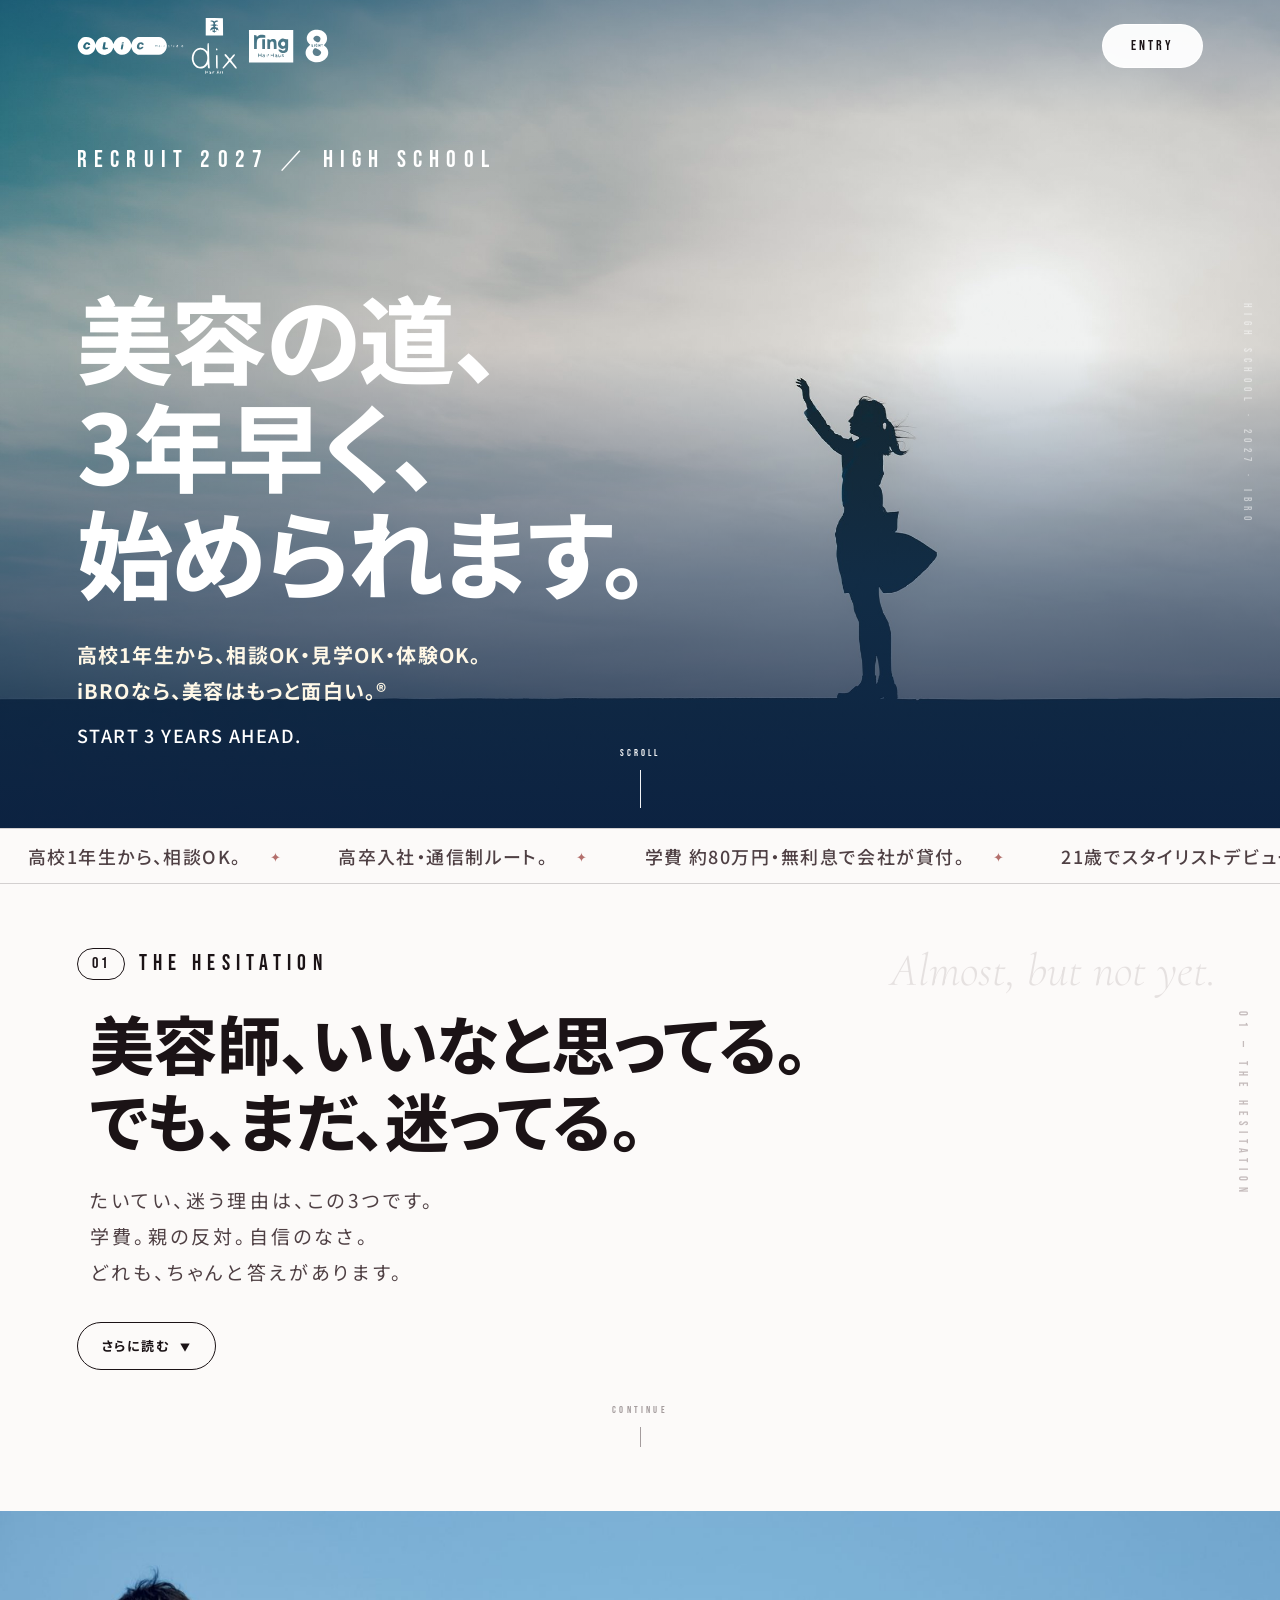
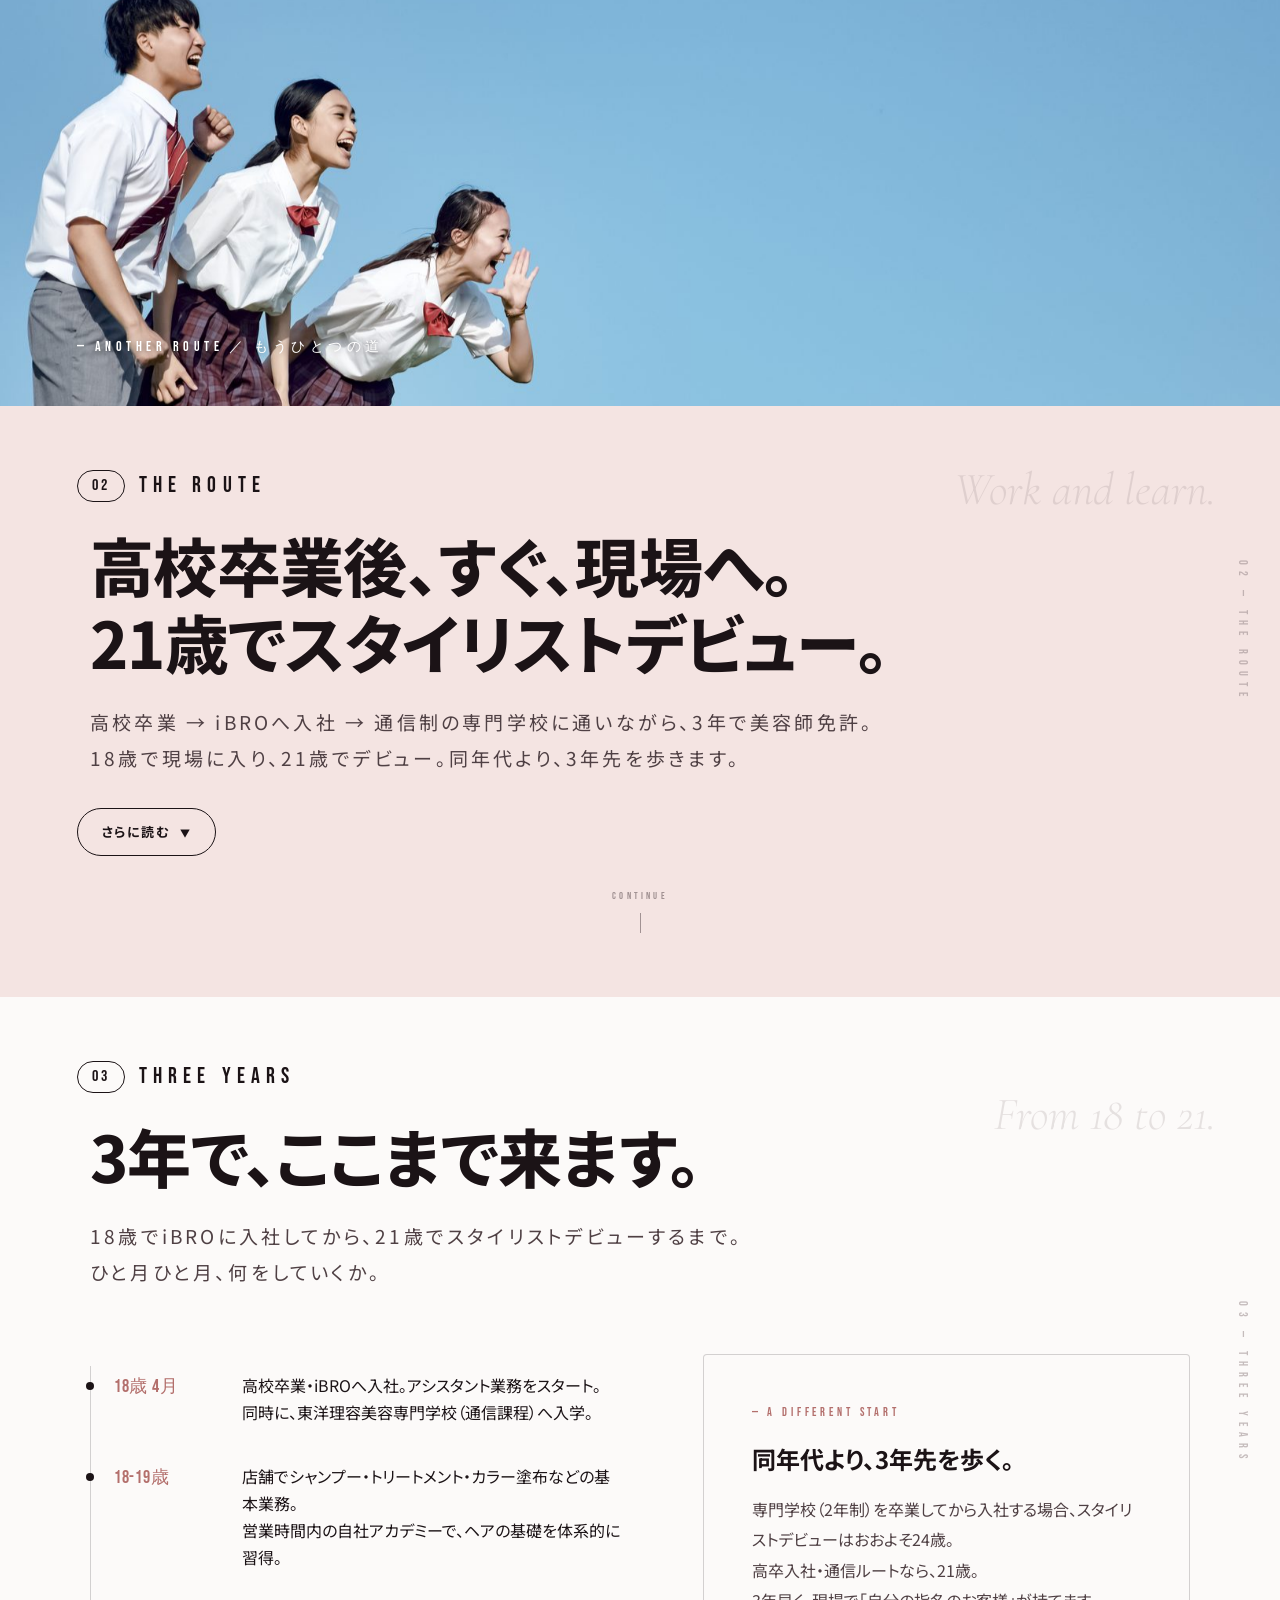
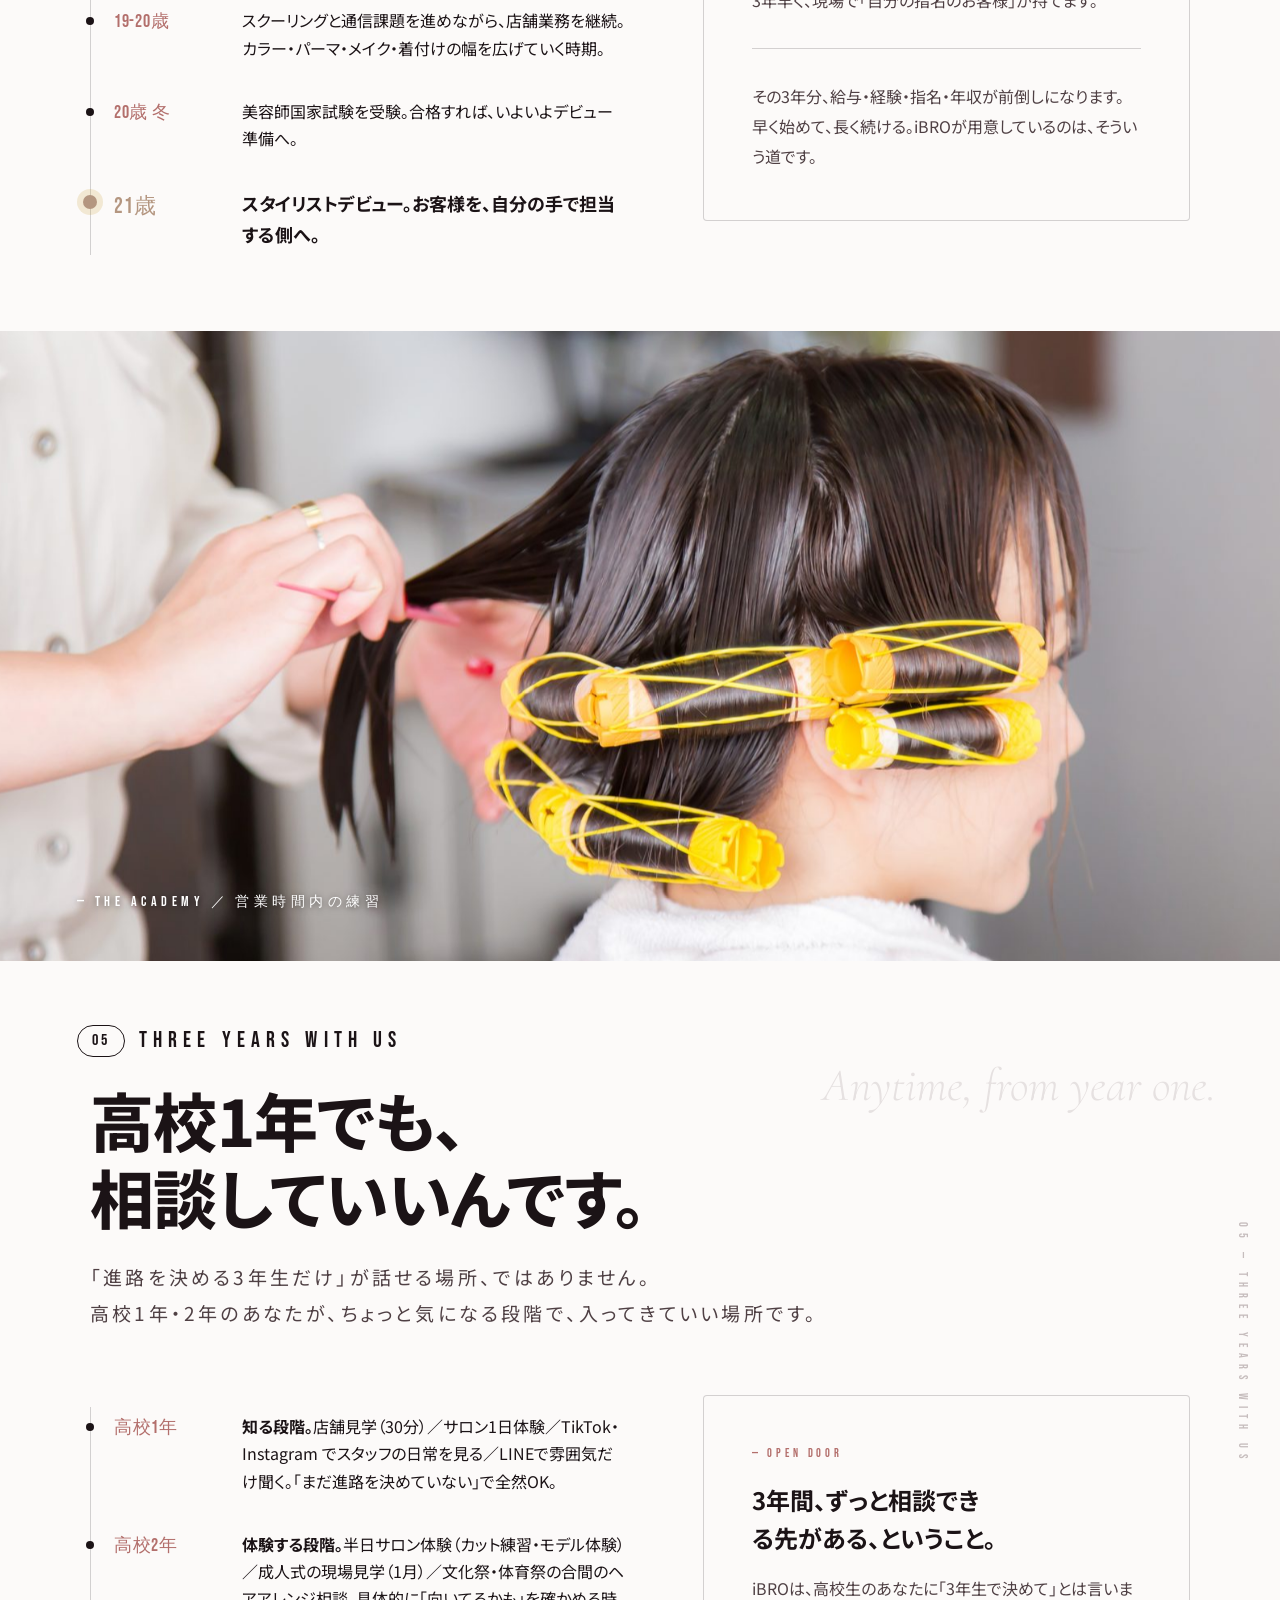
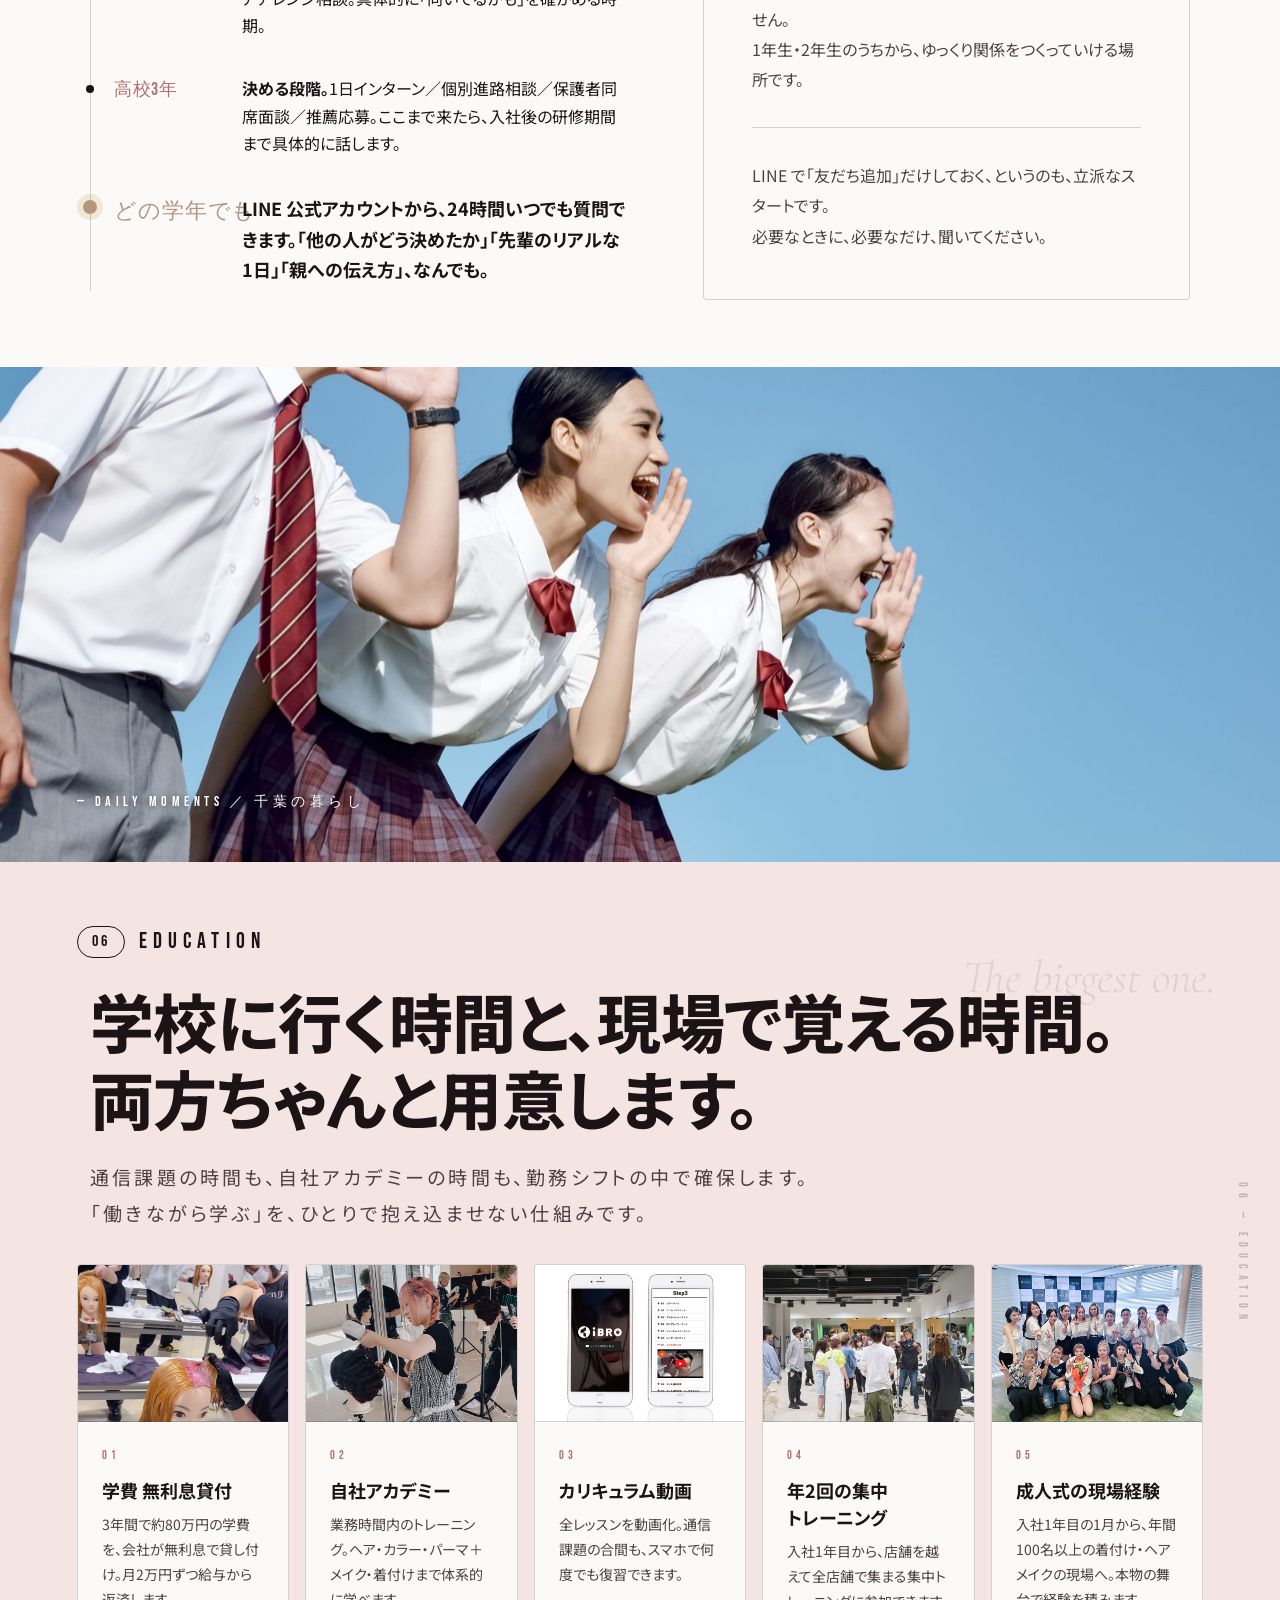
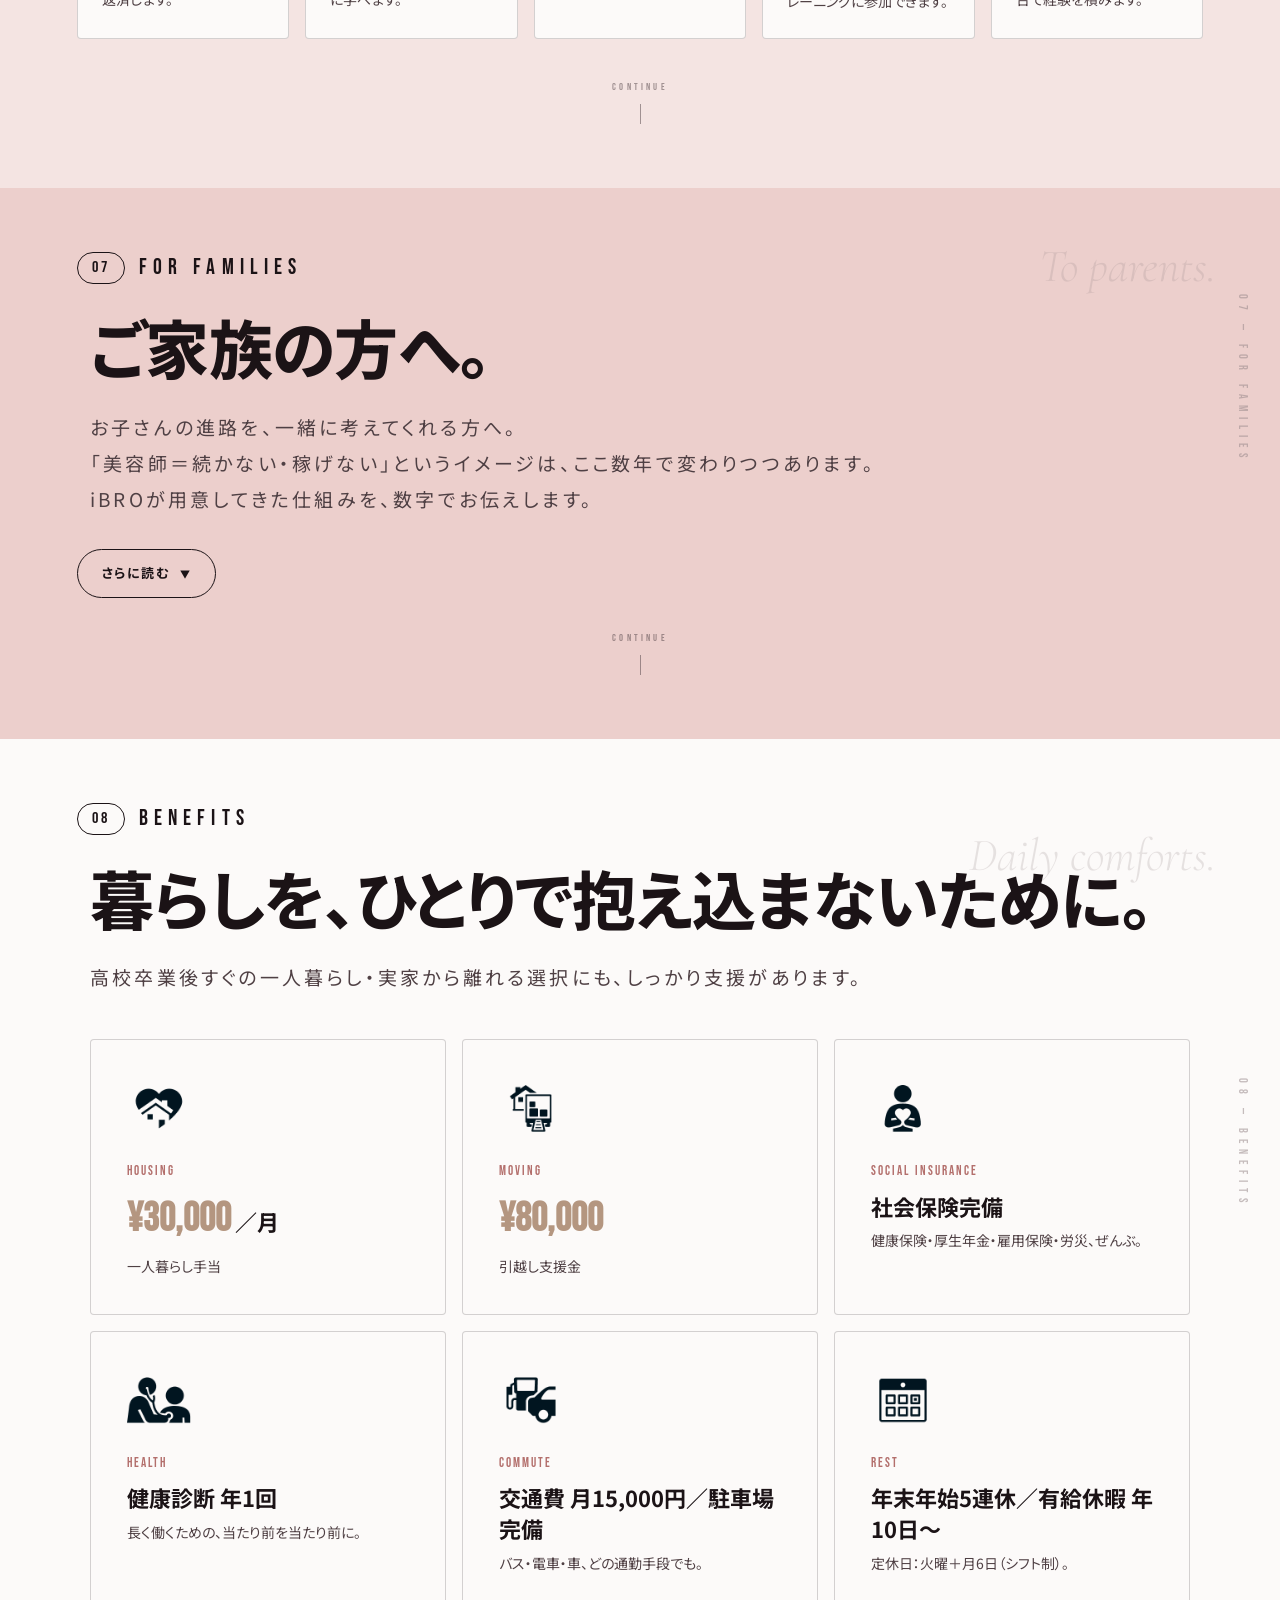
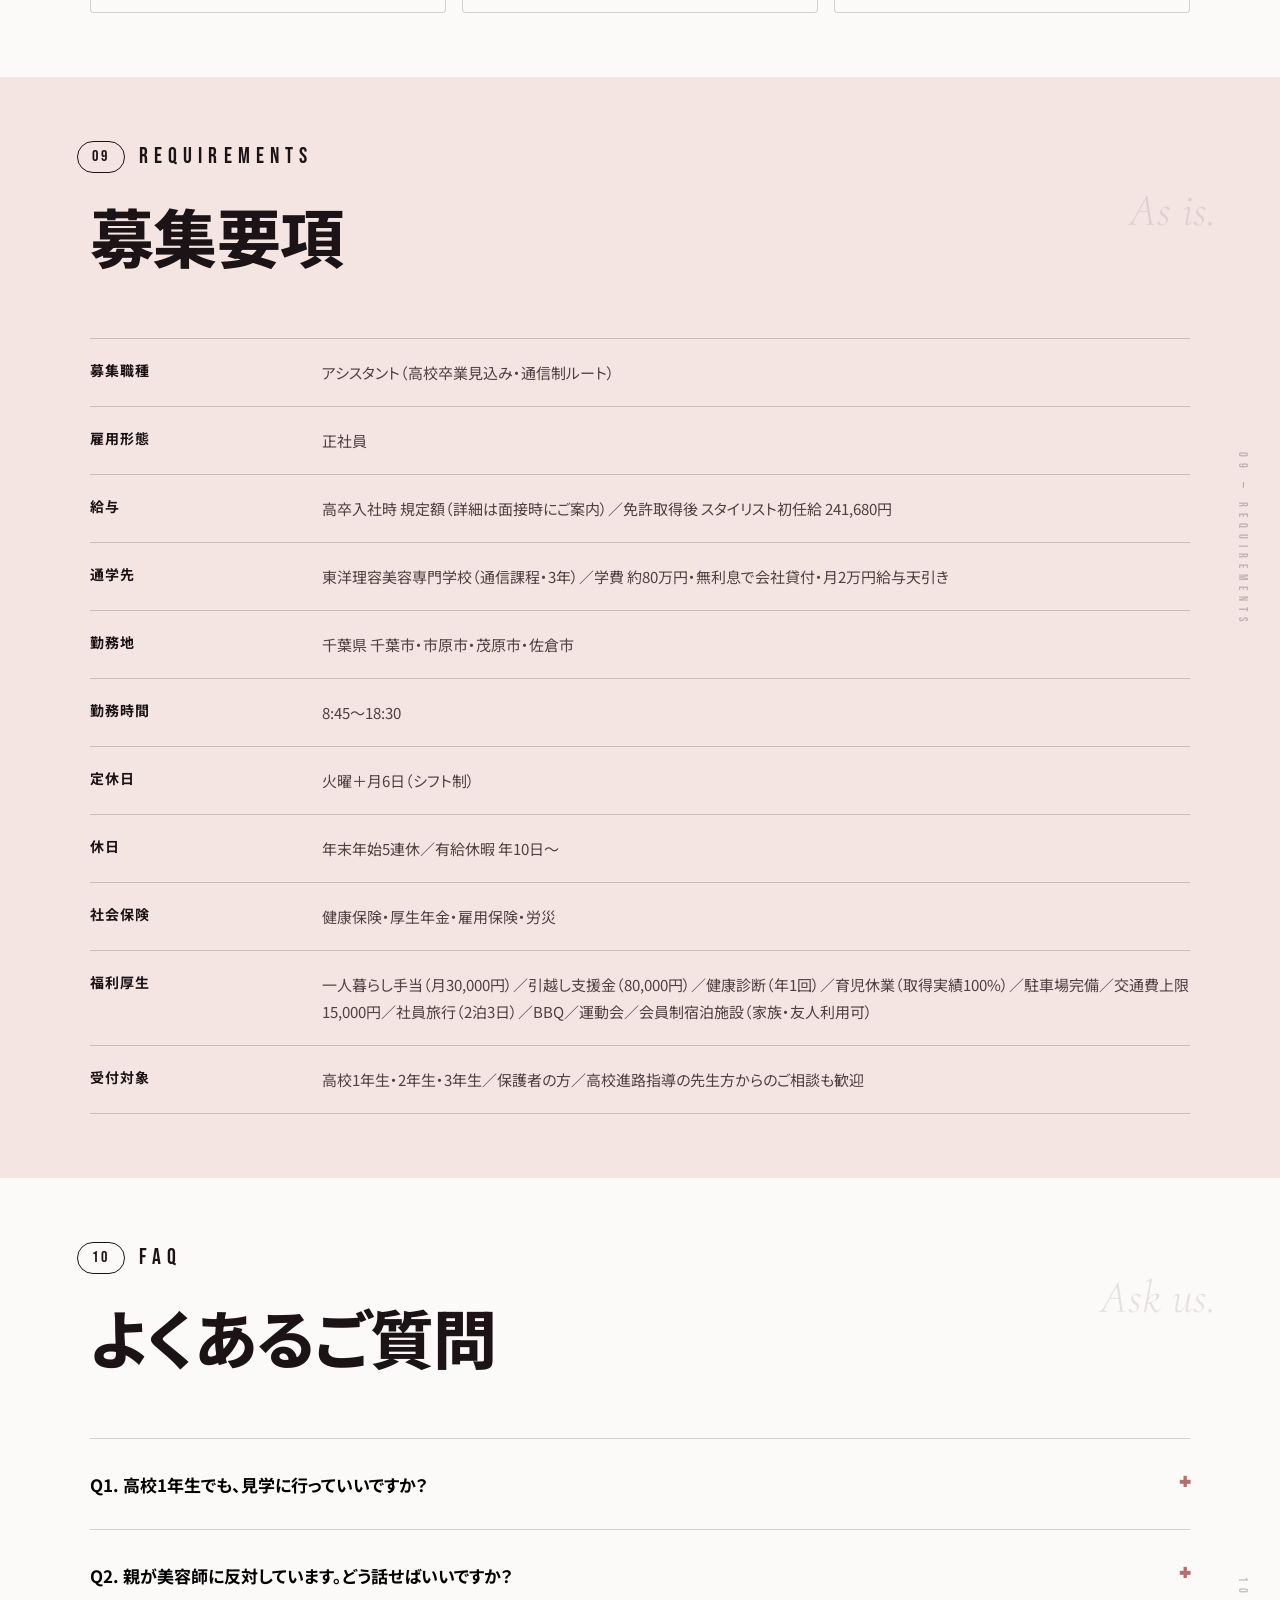
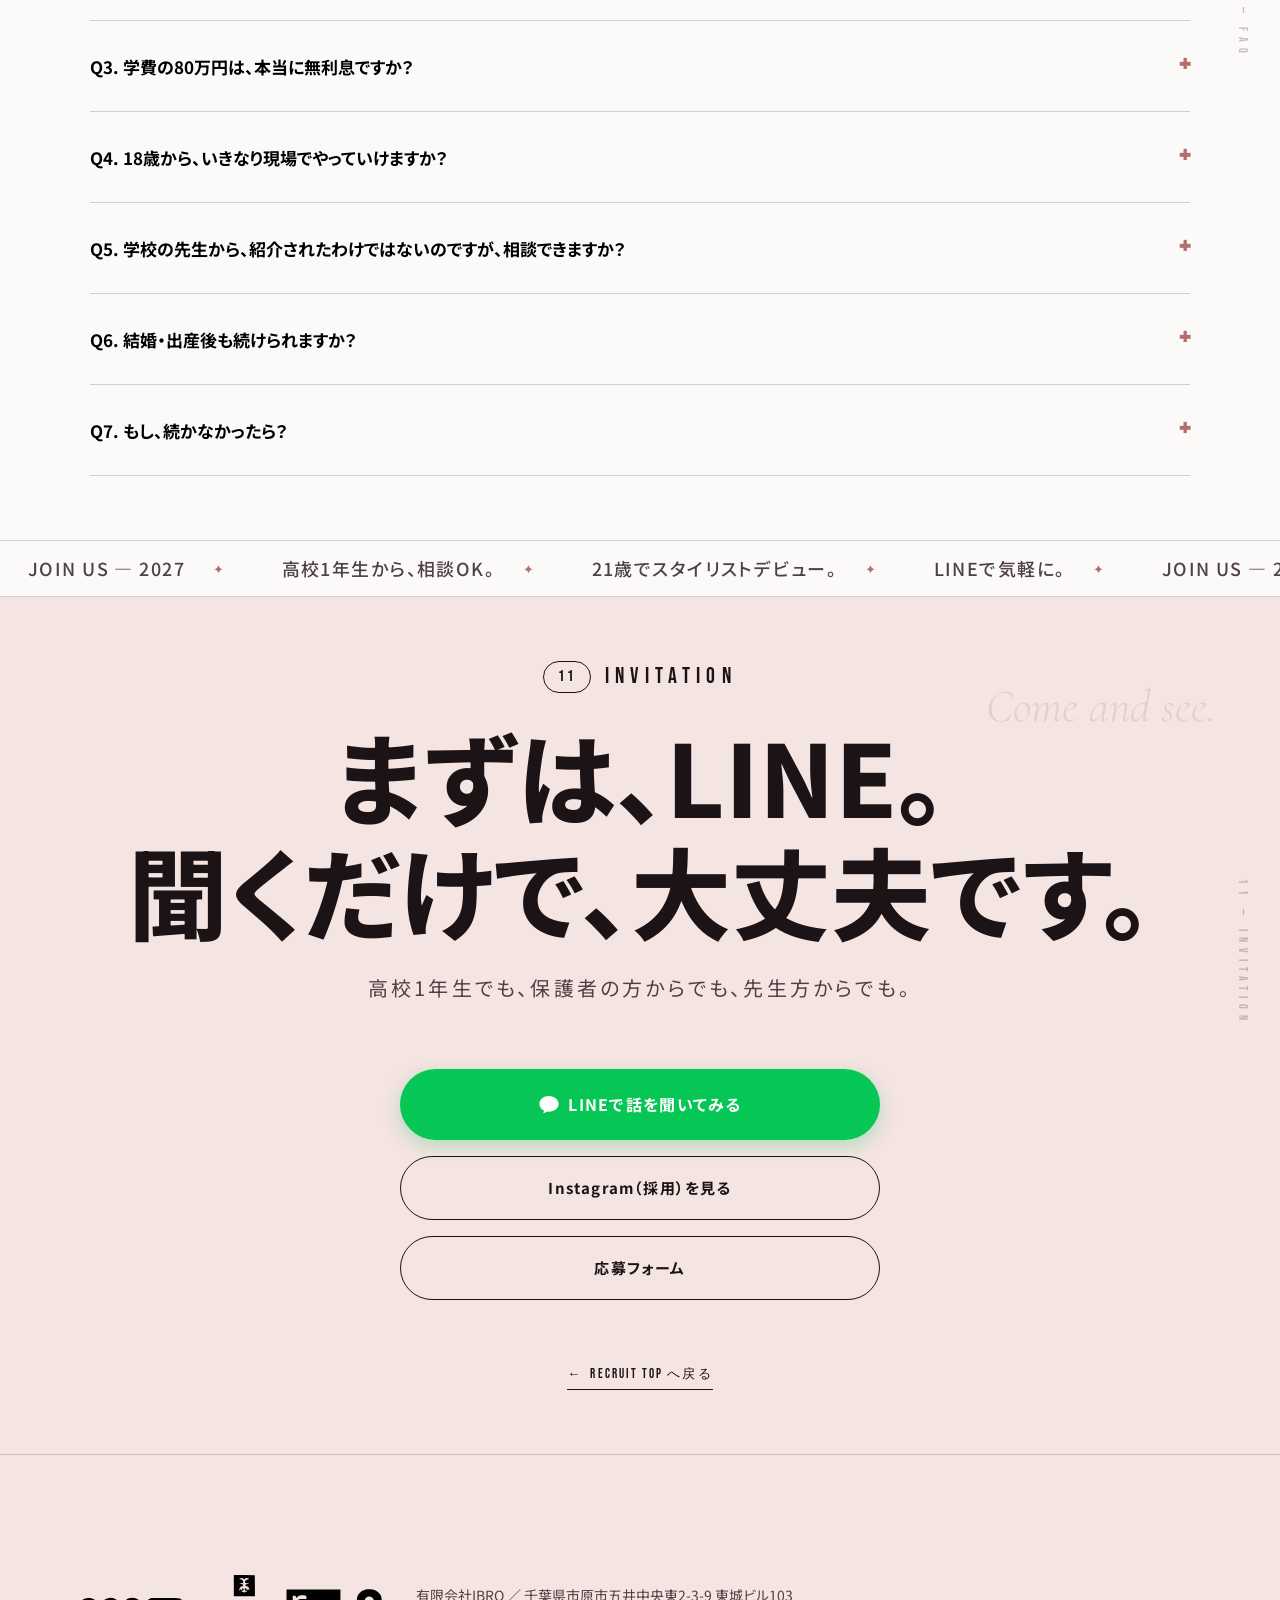
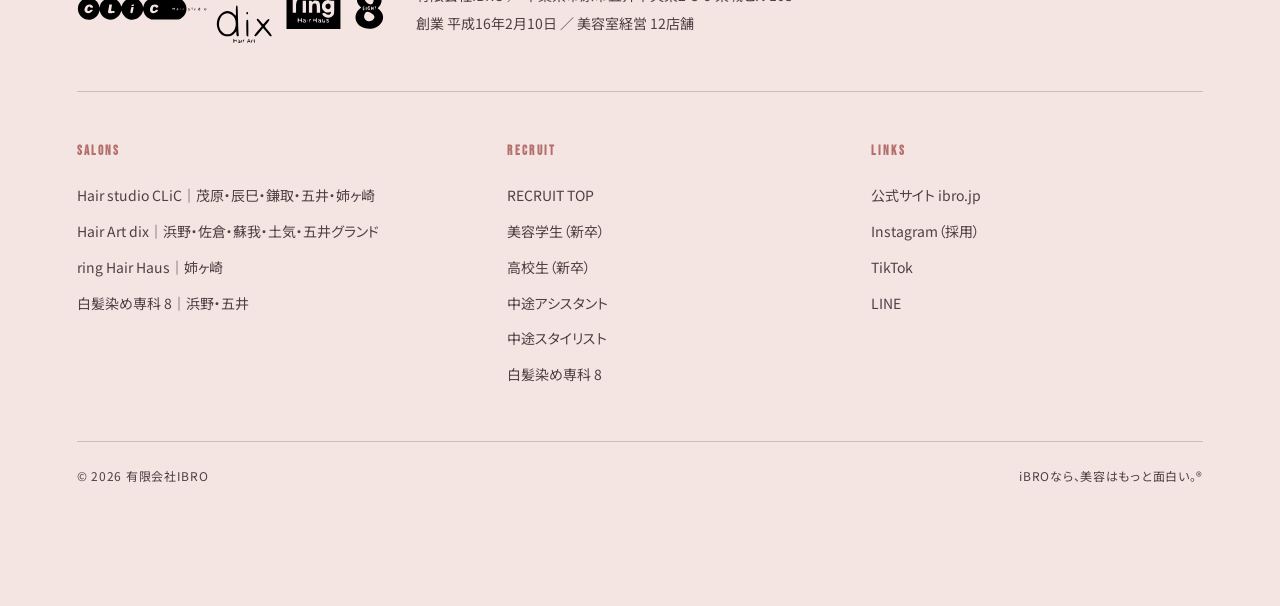
==== commit 84dd4169: "highschool: replace FV image with fv_highschool.jpg (silhouette of student against sky) - New: asset" ====
--- a/highschool/index.html
+++ b/highschool/index.html
@@ -3,12 +3,13 @@
 <head>
 <meta charset="utf-8">
 <meta name="viewport" content="width=device-width, initial-scale=1, viewport-fit=cover">
-<title>高校生のあなたへ｜iBRO 採用 2027</title>
-<meta name="description" content="高校卒業後にiBROへ入社し、東洋理容美容専門学校（通信制）に通いながら3年で美容師免許を取得。21歳でスタイリストデビューが可能です。">
-<meta name="robots" content="noindex,nofollow">
+<title>美容の道、3年早く始められます。｜高校生のあなたへ ／ iBRO 採用 2027</title>
+<meta name="description" content="千葉、有限会社IBRO 採用サイト。高校卒業後にiBROへ入社し、東洋理容美容専門学校（通信制）に通いながら3年で美容師免許を取得。21歳でスタイリストデビュー。高校1年生から、見学・相談・体験ができます。">
+<meta name="robots" content="noindex,nofollow"><!-- ※公開直前に削除（内田さんへ） -->
 <meta property="og:type" content="website">
-<meta property="og:title" content="高校生のあなたへ｜iBRO 採用 2027">
-<meta property="og:description" content="iBROなら、美容はもっと面白い。® 高校生向け 採用ページは2026年5月下旬公開予定。">
+<meta property="og:title" content="美容の道、3年早く始められます。｜高校生のあなたへ ／ iBRO 採用 2027">
+<meta property="og:description" content="iBROなら、美容はもっと面白い。® 高校1年生から相談・見学OK。21歳でスタイリストデビューの、もうひとつの道。">
+<meta property="og:image" content="https://recruit.ibro.jp/wp-content/themes/LIM_responsive001/assets/img/fv_highschool.jpg">
 <link rel="preconnect" href="https://fonts.googleapis.com">
 <link rel="preconnect" href="https://fonts.gstatic.com" crossorigin>
 <link rel="stylesheet" href="https://fonts.googleapis.com/css2?family=Bebas+Neue&family=Cormorant+Garamond:ital,wght@1,300&family=Noto+Sans+JP:wght@300;400;500;700;800&display=swap">
@@ -16,40 +17,429 @@
 </head>
 <body>
 
-<header class="site-header">
-  <a href="../" class="site-header__logo" aria-label="iBRO GROUP RECRUIT">
-    <img src="../assets/img/logo01_all.svg" alt="iBRO GROUP">
-  </a>
-  <a href="https://lin.ee/tEnbUk7" target="_blank" rel="noopener" class="site-header__cta">LINE</a>
-</header>
-
-<section class="ph-hero">
-  <div class="ph-hero__bg" style="background-image:url('../assets/img/staff-08.jpg');"></div>
-  <div class="ph-hero__content">
-    <span class="ph-hero__label">02 ／ HIGH SCHOOL</span>
-    <h1 class="ph-hero__title">高校生のあなたへ。</h1>
-    <p class="ph-hero__line">専門学校に行かなくても、21歳でスタイリストになる方法があります。<br>iBROなら、美容はもっと面白い。®</p>
-  </div>
-</section>
-
-<section class="ph-body">
-  <div class="ph-body__label">— COMING SOON</div>
-  <h2 class="ph-body__title">高校生向け採用ページは、<br>2026年5月下旬 公開予定です。</h2>
-  <p class="ph-body__line">
-    高校卒業後にiBROへ入社し、東洋理容美容専門学校（通信制）に通いながら<br>
-    3年で美容師免許を取得するルートをご紹介する専用ページを準備中です。<br>
-    お急ぎの方は、LINE で直接ご相談ください。
-  </p>
-  <div class="cta-stack" style="margin:32px auto 0;">
-    <a class="btn btn--line btn--lg btn--block" href="https://lin.ee/tEnbUk7" target="_blank" rel="noopener">LINEで相談する</a>
-  </div>
-  <a href="../" class="ph-back">RECRUIT TOP へ戻る</a>
-</section>
-
+<!-- Top scroll progress bar -->
+<div class="scroll-progress" aria-hidden="true"></div>
+
+<!-- ============ 01 HERO ============ -->
+<section class="hero" aria-label="HERO">
+  <div class="hero__bg ken-burns" style="background-image:url('../assets/img/fv_highschool.jpg');"></div>
+  <header class="site-header">
+    <a href="../" class="site-header__logo" aria-label="iBRO GROUP RECRUIT">
+      <img src="../assets/img/logo01_all.svg" alt="iBRO GROUP — Hair Art dix / Hair studio CLiC / ring Hair Haus / 白髪染め専科 8">
+    </a>
+    <a href="#cta" class="site-header__cta">ENTRY</a>
+  </header>
+  <span class="vertical-rail">HIGH SCHOOL · 2027 · IBRO</span>
+  <span class="hero__label">RECRUIT 2027 ／ HIGH SCHOOL</span>
+  <div class="hero__content">
+    <h1 class="hero__title">
+      <span class="line">美容の道、</span>
+      <span class="line">3年早く、</span>
+      <span class="line">始められます。</span>
+    </h1>
+    <p class="hero__sub">
+      高校1年生から、相談OK・見学OK・体験OK。<br>
+      iBROなら、美容はもっと面白い。®
+      <span class="hero__sub-en">START 3 YEARS AHEAD.</span>
+    </p>
+  </div>
+  <div class="hero__scroll">SCROLL</div>
+</section>
+
+<!-- ============ MARQUEE — tone setter ============ -->
+<div class="marquee" aria-hidden="true">
+  <div class="marquee__track">
+    <span class="marquee__item">高校1年生から、相談OK。</span>
+    <span class="marquee__item">高卒入社・通信制ルート。</span>
+    <span class="marquee__item">学費 約80万円・無利息で会社が貸付。</span>
+    <span class="marquee__item">21歳でスタイリストデビュー。</span>
+    <span class="marquee__item">高校1年生から、相談OK。</span>
+    <span class="marquee__item">高卒入社・通信制ルート。</span>
+    <span class="marquee__item">学費 約80万円・無利息で会社が貸付。</span>
+    <span class="marquee__item">21歳でスタイリストデビュー。</span>
+  </div>
+</div>
+
+<!-- ============ 02 PROBLEM — 高校生の本音 ============ -->
+<section class="section story-section" data-deco="01 — THE HESITATION" data-deco-italic="Almost, but not yet.">
+  <span class="chapter"><span class="chapter__num">01</span>THE HESITATION</span>
+  <h2 class="story-title reveal-words">美容師、いいなと思ってる。<br>でも、まだ、迷ってる。</h2>
+  <p class="story-sub">
+    たいてい、迷う理由は、この3つです。<br>
+    学費。親の反対。自信のなさ。<br>
+    どれも、ちゃんと答えがあります。
+  </p>
+  <button class="readmore fade-up" type="button" data-target="#chapter-01-body" aria-expanded="false">さらに読む</button>
+  <div class="readmore__body" id="chapter-01-body">
+    <p><strong>学費 ——</strong> 美容専門学校（2年制）の平均学費は、およそ 200〜300万円。「これは家には頼めない」と早めにあきらめてしまう人がいます。</p>
+    <p><strong>親の反対 ——</strong> 「美容師って、お給料が安いんでしょ」「夜遅くまで練習があるんでしょ」「結婚したら続けられないんでしょ」——どれも、業界全体に長くあったイメージです。</p>
+    <p><strong>自信のなさ ——</strong> 「美容師に向いてる気がしない」「手先が器用じゃない」「絵もデザインも上手くない」。これは、いま判断する必要、ありません。</p>
+    <p>iBROには、この3つに対する、 <strong>具体的な答え</strong> があります。学費は半分以下＋無利息貸付。給与・休日・離職率は、客観データでお示しします。自信は、3年かけて、現場でつくります。</p>
+  </div>
+  <div class="next-arrow">CONTINUE</div>
+</section>
+
+<!-- ============ 03 PHOTO 01 ============ -->
+<div class="photo-block">
+  <div class="photo-block__bg parallax-bg" data-parallax="0.12" style="background-image:url('../assets/img/pixta/highschool_photo_01.jpg');" role="img" aria-label="iBRO サロン風景"></div>
+  <div class="photo-block__caption">— ANOTHER ROUTE ／ もうひとつの道</div>
+</div>
+
+<!-- ============ 04 ANSWER 1 — 通信制ルート ============ -->
+<section class="section story-section section--cream" data-deco="02 — THE ROUTE" data-deco-italic="Work and learn.">
+  <span class="chapter"><span class="chapter__num">02</span>THE ROUTE</span>
+  <h2 class="story-title reveal-words">高校卒業後、すぐ、現場へ。<br>21歳でスタイリストデビュー。</h2>
+  <p class="story-sub">
+    高校卒業 → iBROへ入社 → 通信制の専門学校に通いながら、3年で美容師免許。<br>
+    18歳で現場に入り、21歳でデビュー。同年代より、3年先を歩きます。
+  </p>
+  <button class="readmore fade-up" type="button" data-target="#chapter-02-body" aria-expanded="false">さらに読む</button>
+  <div class="readmore__body" id="chapter-02-body">
+    <p>iBROは、千葉県内で長く高校生の通信制ルートを受け入れてきました。<br>提携校は <strong>東洋理容美容専門学校（通信課程）</strong>。スクーリング（年に数回の登校）と、職場での実技時間を組み合わせて、3年で国家試験の受験資格を取得します。</p>
+    <p>学費は <strong>3年間で約80万円</strong>。一般の2年制美容専門学校（200〜300万円）と比べて、 <strong>半分以下</strong>。さらに iBROでは、その学費を <strong>無利息で会社から借り入れ</strong> いただけます。<strong>給与から月2万円ずつ返済</strong> していくかたちです。</p>
+    <p>つまり、18歳から給料をもらいながら、3年後に美容師免許を持っている。そして、21歳で <strong>スタイリストデビュー</strong>。同年代の専門学校卒（20歳でアシスタント開始）より、現場経験で <strong>3年先行</strong> しています。</p>
+  </div>
+  <div class="next-arrow">CONTINUE</div>
+</section>
+
+<!-- ============ 05 ROUTE TIMELINE — 3年の流れ ============ -->
+<section class="section story-section" data-deco="03 — THREE YEARS" data-deco-italic="From 18 to 21.">
+  <span class="chapter"><span class="chapter__num">03</span>THREE YEARS</span>
+  <h2 class="story-title reveal-words">3年で、ここまで来ます。</h2>
+  <p class="story-sub">
+    18歳でiBROに入社してから、21歳でスタイリストデビューするまで。<br>
+    ひと月ひと月、何をしていくか。
+  </p>
+  <div class="timeline-wrap fade-up fade-up--delay-1">
+    <div class="timeline">
+      <div class="timeline__row">
+        <div class="timeline__when">18歳 4月</div>
+        <div class="timeline__what">高校卒業・iBROへ入社。アシスタント業務をスタート。<br>同時に、東洋理容美容専門学校（通信課程）へ入学。</div>
+      </div>
+      <div class="timeline__row">
+        <div class="timeline__when">18-19歳</div>
+        <div class="timeline__what">店舗でシャンプー・トリートメント・カラー塗布などの基本業務。<br>営業時間内の自社アカデミーで、ヘアの基礎を体系的に習得。</div>
+      </div>
+      <div class="timeline__row">
+        <div class="timeline__when">19-20歳</div>
+        <div class="timeline__what">スクーリングと通信課題を進めながら、店舗業務を継続。<br>カラー・パーマ・メイク・着付けの幅を広げていく時期。</div>
+      </div>
+      <div class="timeline__row">
+        <div class="timeline__when">20歳 冬</div>
+        <div class="timeline__what">美容師国家試験を受験。合格すれば、いよいよデビュー準備へ。</div>
+      </div>
+      <div class="timeline__row timeline__row--star">
+        <div class="timeline__when">21歳</div>
+        <div class="timeline__what">スタイリストデビュー。お客様を、自分の手で担当する側へ。</div>
+      </div>
+    </div>
+    <aside class="timeline-aside">
+      <div class="timeline-aside__eyebrow">— A DIFFERENT START</div>
+      <div class="timeline-aside__title">同年代より、3年先を歩く。</div>
+      <div class="timeline-aside__body">
+        専門学校（2年制）を卒業してから入社する場合、スタイリストデビューはおおよそ24歳。<br>
+        高卒入社・通信ルートなら、21歳。<br>
+        3年早く、現場で「自分の指名のお客様」が持てます。
+      </div>
+      <div class="timeline-aside__divider"></div>
+      <div class="timeline-aside__body">
+        その3年分、給与・経験・指名・年収が前倒しになります。<br>
+        早く始めて、長く続ける。iBROが用意しているのは、そういう道です。
+      </div>
+    </aside>
+  </div>
+</section>
+
+<!-- ============ 07 PHOTO 02 ============ -->
+<div class="photo-block photo-block--tall">
+  <div class="photo-block__bg parallax-bg" data-parallax="0.14" style="background-image:url('../assets/img/pixta/highschool_photo_02.jpg');" role="img" aria-label="iBRO アカデミー"></div>
+  <div class="photo-block__caption">— THE ACADEMY ／ 営業時間内の練習</div>
+</div>
+
+<!-- ============ 08 ANSWER 2 — 3年間繋がれる ============ -->
+<section class="section story-section" data-deco="05 — THREE YEARS WITH US" data-deco-italic="Anytime, from year one.">
+  <span class="chapter"><span class="chapter__num">05</span>THREE YEARS WITH US</span>
+  <h2 class="story-title reveal-words">高校1年でも、<br>相談していいんです。</h2>
+  <p class="story-sub">
+    「進路を決める3年生だけ」が話せる場所、ではありません。<br>
+    高校1年・2年のあなたが、ちょっと気になる段階で、入ってきていい場所です。
+  </p>
+  <div class="timeline-wrap fade-up fade-up--delay-1">
+    <div class="timeline">
+      <div class="timeline__row">
+        <div class="timeline__when">高校1年</div>
+        <div class="timeline__what"><strong>知る段階。</strong>店舗見学（30分）／サロン1日体験／TikTok・Instagram でスタッフの日常を見る／LINEで雰囲気だけ聞く。「まだ進路を決めていない」で全然OK。</div>
+      </div>
+      <div class="timeline__row">
+        <div class="timeline__when">高校2年</div>
+        <div class="timeline__what"><strong>体験する段階。</strong>半日サロン体験（カット練習・モデル体験）／成人式の現場見学（1月）／文化祭・体育祭の合間のヘアアレンジ相談。具体的に「向いてるかも」を確かめる時期。</div>
+      </div>
+      <div class="timeline__row">
+        <div class="timeline__when">高校3年</div>
+        <div class="timeline__what"><strong>決める段階。</strong>1日インターン／個別進路相談／保護者同席面談／推薦応募。ここまで来たら、入社後の研修期間まで具体的に話します。</div>
+      </div>
+      <div class="timeline__row timeline__row--star">
+        <div class="timeline__when">どの学年でも</div>
+        <div class="timeline__what">LINE 公式アカウントから、24時間いつでも質問できます。「他の人がどう決めたか」「先輩のリアルな1日」「親への伝え方」、なんでも。</div>
+      </div>
+    </div>
+    <aside class="timeline-aside">
+      <div class="timeline-aside__eyebrow">— OPEN DOOR</div>
+      <div class="timeline-aside__title">3年間、ずっと相談できる先がある、ということ。</div>
+      <div class="timeline-aside__body">
+        iBROは、高校生のあなたに「3年生で決めて」とは言いません。<br>
+        1年生・2年生のうちから、ゆっくり関係をつくっていける場所です。
+      </div>
+      <div class="timeline-aside__divider"></div>
+      <div class="timeline-aside__body">
+        LINE で「友だち追加」だけしておく、というのも、立派なスタートです。<br>
+        必要なときに、必要なだけ、聞いてください。
+      </div>
+    </aside>
+  </div>
+</section>
+
+<!-- ============ 09 PHOTO 03 ============ -->
+<div class="photo-block">
+  <div class="photo-block__bg parallax-bg" data-parallax="0.14" style="background-image:url('../assets/img/pixta/highschool_photo_03.jpg');" role="img" aria-label="iBRO スタッフ オフショット"></div>
+  <div class="photo-block__caption">— DAILY MOMENTS ／ 千葉の暮らし</div>
+</div>
+
+<!-- ============ 10 EDUCATION ============ -->
+<section class="section story-section section--cream" data-deco="06 — EDUCATION" data-deco-italic="The biggest one.">
+  <span class="chapter"><span class="chapter__num">06</span>EDUCATION</span>
+  <h2 class="story-title reveal-words">学校に行く時間と、現場で覚える時間。<br>両方ちゃんと用意します。</h2>
+  <p class="story-sub">
+    通信課題の時間も、自社アカデミーの時間も、勤務シフトの中で確保します。<br>
+    「働きながら学ぶ」を、ひとりで抱え込ませない仕組みです。
+  </p>
+  <div class="academy-features fade-up fade-up--delay-1">
+    <div class="academy-feature">
+      <div class="academy-feature__image" style="background-image:url('../assets/img/img_07-01.jpg');"></div>
+      <div class="academy-feature__body">
+        <div class="academy-feature__num">01</div>
+        <div class="academy-feature__title">学費 無利息貸付</div>
+        <div class="academy-feature__desc">3年間で約80万円の学費を、会社が無利息で貸し付け。月2万円ずつ給与から返済します。</div>
+      </div>
+    </div>
+    <div class="academy-feature">
+      <div class="academy-feature__image" style="background-image:url('../assets/img/img_07-02.jpg');"></div>
+      <div class="academy-feature__body">
+        <div class="academy-feature__num">02</div>
+        <div class="academy-feature__title">自社アカデミー</div>
+        <div class="academy-feature__desc">業務時間内のトレーニング。ヘア・カラー・パーマ＋メイク・着付けまで体系的に学べます。</div>
+      </div>
+    </div>
+    <div class="academy-feature">
+      <div class="academy-feature__image" style="background-image:url('../assets/img/img_07-03.jpg');"></div>
+      <div class="academy-feature__body">
+        <div class="academy-feature__num">03</div>
+        <div class="academy-feature__title">カリキュラム動画</div>
+        <div class="academy-feature__desc">全レッスンを動画化。通信課題の合間も、スマホで何度でも復習できます。</div>
+      </div>
+    </div>
+    <div class="academy-feature">
+      <div class="academy-feature__image" style="background-image:url('../assets/img/img_07-04.jpg');"></div>
+      <div class="academy-feature__body">
+        <div class="academy-feature__num">04</div>
+        <div class="academy-feature__title">年2回の集中トレーニング</div>
+        <div class="academy-feature__desc">入社1年目から、店舗を越えて全店舗で集まる集中トレーニングに参加できます。</div>
+      </div>
+    </div>
+    <div class="academy-feature">
+      <div class="academy-feature__image" style="background-image:url('../assets/img/img_07-05.jpg');"></div>
+      <div class="academy-feature__body">
+        <div class="academy-feature__num">05</div>
+        <div class="academy-feature__title">成人式の現場経験</div>
+        <div class="academy-feature__desc">入社1年目の1月から、年間100名以上の着付け・ヘアメイクの現場へ。本物の舞台で経験を積みます。</div>
+      </div>
+    </div>
+  </div>
+  <div class="next-arrow">CONTINUE</div>
+</section>
+
+<!-- ============ 11 PARENTS — 拡張版（客観データ + 動画語録） ============ -->
+<section class="section story-section section--sky" data-deco="07 — FOR FAMILIES" data-deco-italic="To parents.">
+  <span class="chapter"><span class="chapter__num">07</span>FOR FAMILIES</span>
+  <h2 class="story-title reveal-words">ご家族の方へ。</h2>
+  <p class="story-sub">
+    お子さんの進路を、一緒に考えてくれる方へ。<br>
+    「美容師＝続かない・稼げない」というイメージは、ここ数年で変わりつつあります。<br>
+    iBROが用意してきた仕組みを、数字でお伝えします。
+  </p>
+  <button class="readmore fade-up" type="button" data-target="#chapter-07-body" aria-expanded="false">さらに読む</button>
+  <div class="readmore__body" id="chapter-07-body">
+    <p><strong>業界全体の改善 ——</strong> 美容師の離職率は長年高水準でしたが、2025年の業界調査では <strong>45.7%（過去5年で最低）</strong> まで改善しています（リクルート「美容サロン就業実態調査2025」）。労働時間・夜練習・休日体系を見直す動きが、業界全体で進んでいます。</p>
+    <p><strong>iBROの数字 ——</strong> iBROグループには、勤続10年以上のスタッフが <strong>28名</strong>、全体の <strong>40%</strong>。育児休業の取得実績は <strong>100%</strong>。「短期で辞めていく業界」というイメージを、ご家族の安心に変えるための仕組みを、24年積み重ねてきました。</p>
+    <p><strong>細野代表の言葉 ——</strong> 「<strong>居続けてくれることが、一番のありがたさ</strong>」。「<strong>やめなかった先輩が、28名いる</strong>」。これは、創業以来、ことあるごとに口にされる言葉です。人を急いで増やすより、長くいてくれる人を大事にする経営です。</p>
+    <p><strong>家計の負担 ——</strong> 通信制ルートでは、学費 約80万円を会社が無利息で貸付。給与から月2万円ずつ返済するため、 <strong>ご家族の家計から学費の捻出が不要</strong> です。一人暮らしを始める場合も、住宅手当（月3万円）・引越し支援金（8万円）があります。</p>
+    <p><strong>進路相談・職場見学 ——</strong> 保護者の方も <strong>一緒にご来店いただいて構いません</strong>。LINE からご連絡いただければ、店舗で順を追ってご説明します。お子さんと一緒でも、保護者だけでも、どちらでも。</p>
+  </div>
+  <div class="next-arrow">CONTINUE</div>
+</section>
+
+<!-- ============ 12 BENEFITS ============ -->
+<section class="section story-section" data-deco="08 — BENEFITS" data-deco-italic="Daily comforts.">
+  <span class="chapter"><span class="chapter__num">08</span>BENEFITS</span>
+  <h2 class="story-title reveal-words">暮らしを、ひとりで抱え込まないために。</h2>
+  <p class="story-sub">高校卒業後すぐの一人暮らし・実家から離れる選択にも、しっかり支援があります。</p>
+  <div class="benefits fade-up fade-up--delay-2">
+    <div class="benefit">
+      <img class="benefit__icon" src="../assets/img/icons/ico_bnf03.png" alt="" loading="lazy">
+      <div class="benefit__head">HOUSING</div>
+      <div class="benefit__title"><span class="benefit__amount">¥30,000</span>／月</div>
+      <div class="benefit__desc">一人暮らし手当</div>
+    </div>
+    <div class="benefit">
+      <img class="benefit__icon" src="../assets/img/icons/ico_bnf04.png" alt="" loading="lazy">
+      <div class="benefit__head">MOVING</div>
+      <div class="benefit__title"><span class="benefit__amount">¥80,000</span></div>
+      <div class="benefit__desc">引越し支援金</div>
+    </div>
+    <div class="benefit">
+      <img class="benefit__icon" src="../assets/img/icons/ico_bnf02.png" alt="" loading="lazy">
+      <div class="benefit__head">SOCIAL INSURANCE</div>
+      <div class="benefit__title">社会保険完備</div>
+      <div class="benefit__desc">健康保険・厚生年金・雇用保険・労災、ぜんぶ。</div>
+    </div>
+    <div class="benefit">
+      <img class="benefit__icon" src="../assets/img/icons/ico_bnf05.png" alt="" loading="lazy">
+      <div class="benefit__head">HEALTH</div>
+      <div class="benefit__title">健康診断 年1回</div>
+      <div class="benefit__desc">長く働くための、当たり前を当たり前に。</div>
+    </div>
+    <div class="benefit">
+      <img class="benefit__icon" src="../assets/img/icons/ico_bnf07.png" alt="" loading="lazy">
+      <div class="benefit__head">COMMUTE</div>
+      <div class="benefit__title">交通費 月15,000円／駐車場完備</div>
+      <div class="benefit__desc">バス・電車・車、どの通勤手段でも。</div>
+    </div>
+    <div class="benefit">
+      <img class="benefit__icon" src="../assets/img/icons/ico_bnf09.png" alt="" loading="lazy">
+      <div class="benefit__head">REST</div>
+      <div class="benefit__title">年末年始5連休／有給休暇 年10日〜</div>
+      <div class="benefit__desc">定休日：火曜＋月6日（シフト制）。</div>
+    </div>
+  </div>
+</section>
+
+<!-- ============ 13 REQUIREMENTS ============ -->
+<section class="section story-section section--cream" data-deco="09 — REQUIREMENTS" data-deco-italic="As is.">
+  <span class="chapter"><span class="chapter__num">09</span>REQUIREMENTS</span>
+  <h2 class="story-title reveal-words">募集要項</h2>
+  <div class="req-table fade-up fade-up--delay-1">
+    <div class="req-table__row"><span class="req-table__key">募集職種</span><span class="req-table__val">アシスタント（高校卒業見込み・通信制ルート）</span></div>
+    <div class="req-table__row"><span class="req-table__key">雇用形態</span><span class="req-table__val">正社員</span></div>
+    <div class="req-table__row"><span class="req-table__key">給与</span><span class="req-table__val">高卒入社時 規定額（詳細は面接時にご案内）／免許取得後 スタイリスト初任給 241,680円</span></div>
+    <div class="req-table__row"><span class="req-table__key">通学先</span><span class="req-table__val">東洋理容美容専門学校（通信課程・3年）／学費 約80万円・無利息で会社貸付・月2万円給与天引き</span></div>
+    <div class="req-table__row"><span class="req-table__key">勤務地</span><span class="req-table__val">千葉県 千葉市・市原市・茂原市・佐倉市</span></div>
+    <div class="req-table__row"><span class="req-table__key">勤務時間</span><span class="req-table__val">8:45〜18:30</span></div>
+    <div class="req-table__row"><span class="req-table__key">定休日</span><span class="req-table__val">火曜＋月6日（シフト制）</span></div>
+    <div class="req-table__row"><span class="req-table__key">休日</span><span class="req-table__val">年末年始5連休／有給休暇 年10日〜</span></div>
+    <div class="req-table__row"><span class="req-table__key">社会保険</span><span class="req-table__val">健康保険・厚生年金・雇用保険・労災</span></div>
+    <div class="req-table__row"><span class="req-table__key">福利厚生</span><span class="req-table__val">一人暮らし手当（月30,000円）／引越し支援金（80,000円）／健康診断（年1回）／育児休業（取得実績100%）／駐車場完備／交通費上限15,000円／社員旅行（2泊3日）／BBQ／運動会／会員制宿泊施設（家族・友人利用可）</span></div>
+    <div class="req-table__row"><span class="req-table__key">受付対象</span><span class="req-table__val">高校1年生・2年生・3年生／保護者の方／高校進路指導の先生方からのご相談も歓迎</span></div>
+  </div>
+</section>
+
+<!-- ============ 14 FAQ ============ -->
+<section class="section story-section" data-deco="10 — FAQ" data-deco-italic="Ask us.">
+  <span class="chapter"><span class="chapter__num">10</span>FAQ</span>
+  <h2 class="story-title reveal-words">よくあるご質問</h2>
+  <div class="faq fade-up fade-up--delay-1">
+    <div class="faq__item">
+      <button class="faq__q" type="button">Q1. 高校1年生でも、見学に行っていいですか？</button>
+      <div class="faq__a">もちろんです。「進路を決めるまで待ってから」では、考える時間が足りません。1年生・2年生のうちに、現場の空気をふつうに見ておいてください。30分の店舗見学から、半日のサロン体験まで、ご都合に合わせて組みます。</div>
+    </div>
+    <div class="faq__item">
+      <button class="faq__q" type="button">Q2. 親が美容師に反対しています。どう話せばいいですか？</button>
+      <div class="faq__a">よくあるご相談です。多くの場合、ご家族が反対される理由は「給料」「労働時間」「将来」の3つです。iBROでは、その3つに対して客観データ（業界統計・iBROの勤続率・育休復職率）をまとめてお見せしています。よろしければ、保護者の方と一緒にご来店ください。あなたの代わりに、こちらからご説明します。</div>
+    </div>
+    <div class="faq__item">
+      <button class="faq__q" type="button">Q3. 学費の80万円は、本当に無利息ですか？</button>
+      <div class="faq__a">はい。3年間の通信課程学費（約80万円）を、無利息で会社が貸付。給与から月2万円ずつ返済いただきます。利息はかかりません。詳細は入社前にあらためて、ご家族の方も同席で文書でご説明します。</div>
+    </div>
+    <div class="faq__item">
+      <button class="faq__q" type="button">Q4. 18歳から、いきなり現場でやっていけますか？</button>
+      <div class="faq__a">最初の数ヶ月は、シャンプー・タオル交換・店舗準備など、基本業務からスタートします。先輩アシスタントが横について教える時間が、業務時間に組み込まれています。「いきなり放り込まれる」状況にはなりません。</div>
+    </div>
+    <div class="faq__item">
+      <button class="faq__q" type="button">Q5. 学校の先生から、紹介されたわけではないのですが、相談できますか？</button>
+      <div class="faq__a">はい、もちろんです。LINE・Instagram のDM・サロンへの直接連絡、どのルートからでも構いません。先生からの紹介が必須ではありません。「友達は誰も美容師を目指していない」「学校でこの話ができない」という方もよくいらっしゃいます。</div>
+    </div>
+    <div class="faq__item">
+      <button class="faq__q" type="button">Q6. 結婚・出産後も続けられますか？</button>
+      <div class="faq__a">iBROでは、育児休業の取得実績が100%。出産後に復職して、店長まで進んでいるスタッフもいます。長く続けるための仕組み（時短勤務・パート切替・店舗異動）は、業界平均より整っています。「3代続けて担当している美容師」のように、何十年と関係が続くお客様もいる仕事です。</div>
+    </div>
+    <div class="faq__item">
+      <button class="faq__q" type="button">Q7. もし、続かなかったら？</button>
+      <div class="faq__a">「合うかどうか」は、誰にとっても入社前にはわからない部分があります。だからこそ、見学・面談を何度でも歓迎します。万が一、想像と違うと感じた場合の進路相談も、入社後にきちんとお話ししています。途中で美容学校（昼間部）に編入する選択肢もゼロではありません。</div>
+    </div>
+  </div>
+</section>
+
+<!-- ============ MARQUEE — closing tone ============ -->
+<div class="marquee" aria-hidden="true">
+  <div class="marquee__track">
+    <span class="marquee__item">JOIN US — 2027</span>
+    <span class="marquee__item">高校1年生から、相談OK。</span>
+    <span class="marquee__item">21歳でスタイリストデビュー。</span>
+    <span class="marquee__item">LINEで気軽に。</span>
+    <span class="marquee__item">JOIN US — 2027</span>
+    <span class="marquee__item">高校1年生から、相談OK。</span>
+    <span class="marquee__item">21歳でスタイリストデビュー。</span>
+  </div>
+</div>
+
+<!-- ============ 15 FINAL CTA ============ -->
+<section id="cta" class="final-cta story-section section--cream" data-deco="11 — INVITATION" data-deco-italic="Come and see.">
+  <span class="chapter" style="justify-content:center;"><span class="chapter__num">11</span>INVITATION</span>
+  <h2 class="final-cta__title fade-up reveal-words">まずは、LINE。<br>聞くだけで、大丈夫です。</h2>
+  <p class="final-cta__sub fade-up fade-up--delay-1">高校1年生でも、保護者の方からでも、先生方からでも。</p>
+  <div class="cta-stack fade-up fade-up--delay-2">
+    <a class="btn btn--line btn--lg btn--block magnet" data-magnet="0.15" href="https://lin.ee/tEnbUk7" target="_blank" rel="noopener">LINEで話を聞いてみる</a>
+    <a class="btn btn--ghost btn--block magnet" data-magnet="0.18" href="https://www.instagram.com/clic_dix_recruit/" target="_blank" rel="noopener">Instagram（採用）を見る</a>
+    <a class="btn btn--ghost btn--block magnet" data-magnet="0.18" href="https://ibro.jp/entry/" target="_blank" rel="noopener">応募フォーム</a>
+  </div>
+  <a href="../" class="ph-back" style="margin-top:64px;">RECRUIT TOP へ戻る</a>
+</section>
+
+<!-- ============ FOOTER ============ -->
 <footer class="footer">
   <div class="footer__head">
-    <div class="footer__brand"><img src="../assets/img/logo01_all.svg" alt="iBRO GROUP"></div>
+    <div class="footer__brand"><img src="../assets/img/logo01_all.svg" alt="iBRO GROUP — Hair Art dix / Hair studio CLiC / ring Hair Haus / 白髪染め専科 8"></div>
     <div class="footer__copy">有限会社IBRO ／ 千葉県市原市五井中央東2-3-9 東城ビル103<br>創業 平成16年2月10日 ／ 美容室経営 12店舗</div>
+  </div>
+  <div class="footer__cols">
+    <div class="footer__col">
+      <h4>SALONS</h4>
+      <ul>
+        <li>Hair studio CLiC｜茂原・辰巳・鎌取・五井・姉ヶ崎</li>
+        <li>Hair Art dix｜浜野・佐倉・蘇我・土気・五井グランド</li>
+        <li>ring Hair Haus｜姉ヶ崎</li>
+        <li>白髪染め専科 8｜浜野・五井</li>
+      </ul>
+    </div>
+    <div class="footer__col">
+      <h4>RECRUIT</h4>
+      <ul>
+        <li><a href="../">RECRUIT TOP</a></li>
+        <li><a href="../student/">美容学生（新卒）</a></li>
+        <li><a href="../highschool/">高校生（新卒）</a></li>
+        <li><a href="../assistant/">中途アシスタント</a></li>
+        <li><a href="../stylist/">中途スタイリスト</a></li>
+        <li><a href="../eight/">白髪染め専科 8</a></li>
+      </ul>
+    </div>
+    <div class="footer__col">
+      <h4>LINKS</h4>
+      <ul>
+        <li><a href="https://ibro.jp/" target="_blank" rel="noopener">公式サイト ibro.jp</a></li>
+        <li><a href="https://www.instagram.com/clic_dix_recruit/" target="_blank" rel="noopener">Instagram（採用）</a></li>
+        <li><a href="https://www.instagram.com/ibrogroup/" target="_blank" rel="noopener">TikTok</a></li>
+        <li><a href="https://lin.ee/tEnbUk7" target="_blank" rel="noopener">LINE</a></li>
+      </ul>
+    </div>
   </div>
   <div class="footer__bottom">
     <span>© 2026 有限会社IBRO</span>
@@ -57,7 +447,8 @@
   </div>
 </footer>
 
-<a class="floating-cta btn btn--line btn--block" href="https://lin.ee/tEnbUk7" target="_blank" rel="noopener">LINEで相談する</a>
+<a class="floating-cta btn btn--line btn--block" href="https://lin.ee/tEnbUk7" target="_blank" rel="noopener">LINEで話を聞いてみる</a>
+
 <script src="../assets/js/main.js" defer></script>
 </body>
 </html>
--- a/assets/css/main.css
+++ b/assets/css/main.css
@@ -328,14 +328,14 @@
 .hero__bg::after {
   content: "";
   position: absolute; inset: 0;
-  /* layered gradient: top dim for header readability, bottom heavily darker for sub readability */
+  /* sky-toned gradient (no pure black): light sky tint up top, deepening to navy-sky at bottom for text contrast */
   background:
     linear-gradient(180deg,
-      rgba(0,0,0,0.55) 0%,
-      rgba(0,0,0,0.18) 18%,
-      rgba(0,0,0,0.22) 38%,
-      rgba(0,0,0,0.55) 65%,
-      rgba(0,0,0,0.85) 100%);
+      rgba(40, 85, 130, 0.30) 0%,
+      rgba(150, 195, 220, 0.05) 14%,
+      rgba(150, 195, 220, 0.05) 42%,
+      rgba(20, 55, 95, 0.55) 70%,
+      rgba(12, 35, 70, 0.85) 100%);
 }
 @keyframes heroZoom {
   from { transform: scale(1.06); }
@@ -354,9 +354,7 @@
   font-weight: 800;
   line-height: 1.12;
   letter-spacing: -0.015em;
-  text-shadow:
-    0 2px 4px rgba(0,0,0,0.45),
-    0 4px 24px rgba(0,0,0,0.55);
+  text-shadow: none;
 }
 .hero__title .line { display: block; opacity: 0; transform: translateY(28px); animation: heroLine .85s cubic-bezier(.2,.7,.2,1) forwards; }
 .hero__title .line:nth-child(1) { animation-delay: 0.45s; }
@@ -379,10 +377,7 @@
   line-height: 1.8;
   letter-spacing: 0.06em;
   color: #FFF8E7;
-  text-shadow:
-    0 0 6px rgba(0,0,0,0.85),
-    0 2px 4px rgba(0,0,0,0.9),
-    0 4px 24px rgba(0,0,0,0.75);
+  text-shadow: none;
   max-width: 640px;
 }
 .hero__sub-en {
@@ -395,9 +390,7 @@
   opacity: 1;
   color: #fff;
   letter-spacing: 0.08em;
-  text-shadow:
-    0 1px 2px rgba(0,0,0,0.6),
-    0 2px 14px rgba(0,0,0,0.7);
+  text-shadow: none;
 }
 .hero__label {
   position: absolute;
@@ -407,7 +400,7 @@
   font-size: clamp(16px, 2.2vw, 24px);
   letter-spacing: 0.3em;
   color: #fff;
-  text-shadow: 0 1px 6px rgba(0,0,0,0.55);
+  text-shadow: none;
   z-index: 3;
 }
 .hero__scroll {
@@ -420,7 +413,7 @@
   letter-spacing: 0.3em;
   opacity: 0.95;
   color: #fff;
-  text-shadow: 0 1px 6px rgba(0,0,0,0.5);
+  text-shadow: none;
   z-index: 3;
 }
 .hero__scroll::after {
@@ -1639,9 +1632,20 @@
 .photo-block {
   position: relative;
   width: 100%;
-  height: clamp(220px, 38vh, 440px);
+  height: clamp(320px, 55vh, 680px);
   overflow: hidden;
   margin: 0;
+}
+/* Tall variant — for hero-grade photos that deserve more vertical space on PC. */
+.photo-block--tall { height: clamp(280px, 50vh, 560px); }
+@media (min-width: 900px) {
+  .photo-block--tall { height: clamp(480px, 70vh, 760px); }
+}
+/* Mobile: shift subject up by anchoring background to upper-third */
+@media (max-width: 599px) {
+  .photo-block--tall .photo-block__bg {
+    background-position: center 25% !important;
+  }
 }
 .photo-block__bg {
   position: absolute; inset: 0;
@@ -1943,8 +1947,7 @@
   object-fit: cover;
   background: transparent;
 }
-/* Fallback placeholder shown when no video file is present. Sits behind the
-   video so when the file loads it covers the placeholder. */
+/* Gray placeholder shown until Vimeo embed is ready. */
 .video-frame__placeholder {
   position: absolute;
   inset: 0;
@@ -1952,34 +1955,36 @@
   flex-direction: column;
   align-items: center;
   justify-content: center;
-  background:
-    repeating-linear-gradient(45deg, #2c2326 0, #2c2326 12px, #221a1d 12px, #221a1d 24px);
-  color: rgba(255,255,255,0.85);
+  background: #d8d6d3;
+  color: var(--ink-2);
   text-align: center;
   padding: clamp(20px, 4vw, 40px);
   gap: 10px;
   z-index: 0;
 }
 .video-frame__placeholder::before {
-  content: "▶  VIDEO PLACEHOLDER";
+  content: "▶  VIDEO";
   display: block;
   font-family: "Bebas Neue", sans-serif;
   font-size: clamp(11px, 1.2vw, 13px);
   letter-spacing: 0.4em;
-  color: var(--sky);
+  color: var(--sky-d);
   margin-bottom: 6px;
 }
-.video-frame__placeholder strong {
-  font-weight: 700;
-  font-size: clamp(15px, 2vw, 22px);
-  color: #fff;
+.video-frame__placeholder span {
+  font-size: clamp(13px, 1.4vw, 16px);
+  color: var(--ink);
+  font-weight: 600;
+  line-height: 1.7;
   letter-spacing: 0.04em;
-  line-height: 1.5;
-}
-.video-frame__placeholder span {
-  font-size: clamp(12px, 1.3vw, 15px);
-  color: rgba(255,255,255,0.7);
-  line-height: 1.8;
+}
+.video-frame__placeholder span small {
+  display: block;
+  margin-top: 6px;
+  font-size: clamp(11px, 1.1vw, 13px);
+  color: var(--ink-2);
+  font-weight: 400;
+  letter-spacing: 0.06em;
 }
 .video-frame__player .video-frame__media { z-index: 1; }
 .video-frame__caption { display: none; }
@@ -2040,6 +2045,11 @@
   font-size: 10px;
   letter-spacing: 0.4em;
   color: var(--sky-d);
+}
+/* Hide IMAGE label & note when an actual image is loaded via inline style */
+.academy-feature__image[style*="background-image"]::before,
+.academy-feature__image[style*="background-image"] .academy-feature__image-note {
+  display: none;
 }
 .academy-feature__image-note {
   font-size: 10.5px;
